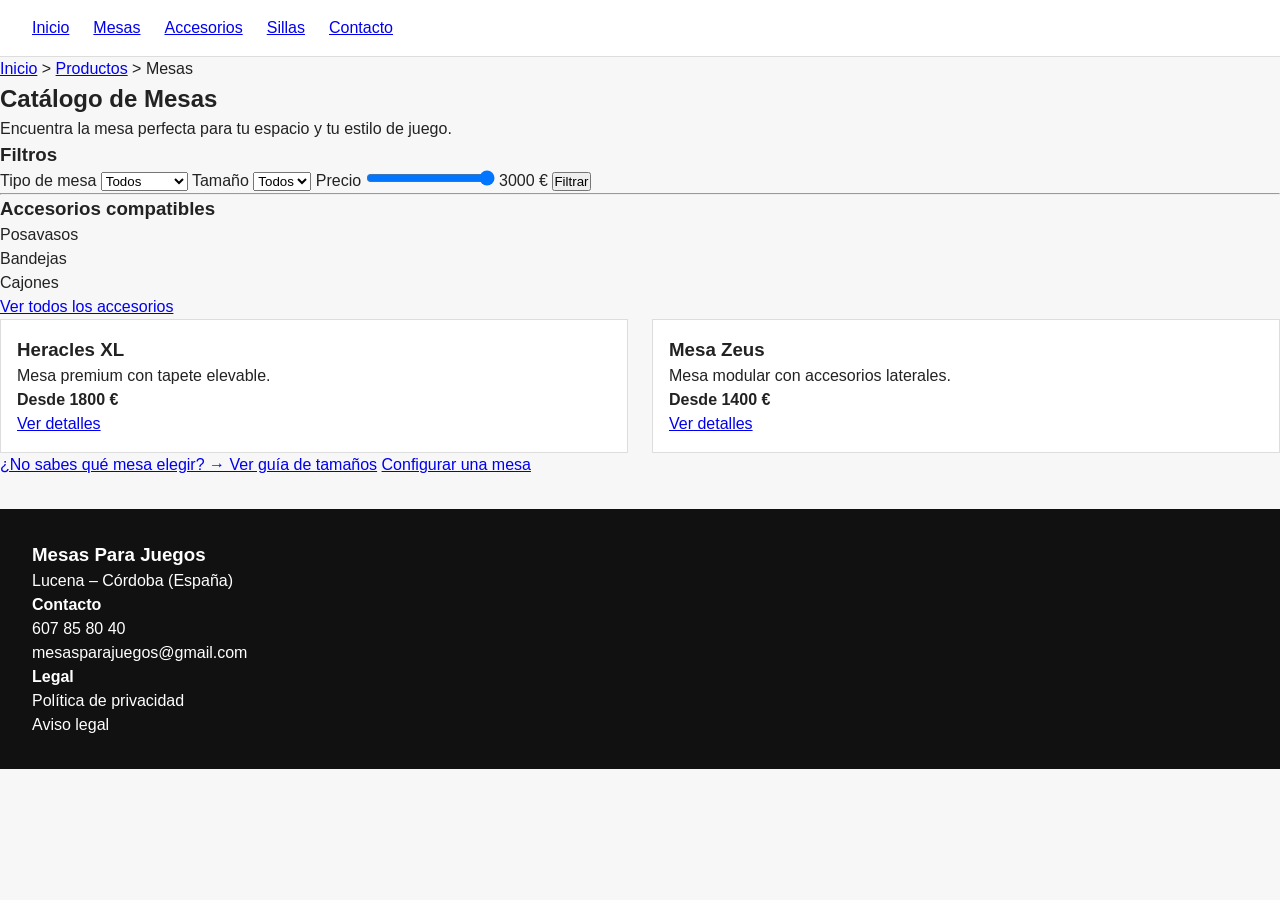
==== catalogo.html @ 66e8496c "Prototipo funcional" ====
<!DOCTYPE html>
<html lang="es">
<head>
    <meta charset="UTF-8">
    <meta name="viewport" content="width=device-width, initial-scale=1.0">
    <title>Catálogo de Mesas</title>
    <link rel="stylesheet" href="/assets/css/styles.css">
    <script defer src="/assets/js/componentes.js"></script>
    <script defer src="/assets/js/filtros.js"></script>
</head>

<body>

<header id="header"></header>

<main>

    <!-- MIGAS DE PAN -->
    <nav class="breadcrumbs">
        <a href="/index.html">Inicio</a> > 
        <a href="/catalogo.html">Productos</a> > 
        Mesas
    </nav>

    <!-- TÍTULO -->
    <section class="titulo-pagina">
        <h1>Catálogo de Mesas</h1>
        <p>Encuentra la mesa perfecta para tu espacio y tu estilo de juego.</p>
    </section>

    <div class="layout-catalogo">

        <!-- FILTROS -->
        <aside class="filtros">
            <h3>Filtros</h3>

            <label>Tipo de mesa</label>
            <select id="filtro-tipo">
                <option value="todos">Todos</option>
                <option value="heracles">Heracles</option>
                <option value="especial">Especiales</option>
                <option value="centro">Centro</option>
            </select>

            <label>Tamaño</label>
            <select id="filtro-tamano">
                <option value="todos">Todos</option>
                <option value="S">S</option>
                <option value="M">M</option>
                <option value="L">L</option>
                <option value="XL">XL</option>
            </select>

            <label>Precio</label>
            <input type="range" id="filtro-precio" min="200" max="3000" value="3000">
            <span id="precio-max">3000 €</span>

            <button id="btn-filtrar">Filtrar</button>

            <hr>

            <!-- ACCESORIOS COMPATIBLES -->
            <h3>Accesorios compatibles</h3>
            <ul>
                <li>Posavasos</li>
                <li>Bandejas</li>
                <li>Cajones</li>
            </ul>
            <a href="/pages/accesorios.html">Ver todos los accesorios</a>
        </aside>

        <!-- LISTADO DE PRODUCTOS -->
        <section class="listado">
            <div id="grid-productos" class="grid-productos"></div>
        </section>

    </div>

    <!-- CTA SECUNDARIOS -->
    <section class="cta-secundario">
        <a href="/pages/guia-tamanos.html">¿No sabes qué mesa elegir? → Ver guía de tamaños</a>
        <a href="/pages/configurador.html">Configurar una mesa</a>
    </section>

</main>

<footer id="footer"></footer>

</body>
</html>
---- assets/css/styles.css ----
/* RESET */
* {
    margin: 0;
    padding: 0;
    box-sizing: border-box;
}

body {
    font-family: Arial, sans-serif;
    background: #f7f7f7;
    color: #222;
    line-height: 1.5;
}

/* HEADER */
header {
    background: #fff;
    padding: 1rem 2rem;
    border-bottom: 1px solid #ddd;
}

nav ul {
    display: flex;
    gap: 1.5rem;
    list-style: none;
}

/* HERO */
.hero {
    background: #ddd;
    padding: 4rem 2rem;
    text-align: center;
}

.btn-primary {
    display: inline-block;
    margin-top: 1rem;
    padding: .8rem 1.5rem;
    background: #000;
    color: #fff;
    text-decoration: none;
}

/* USP */
.usp {
    display: grid;
    grid-template-columns: repeat(2, 1fr);
    padding: 2rem;
    gap: 1rem;
}

.usp-item {
    background: #fff;
    padding: 1rem;
    border: 1px solid #ddd;
    text-align: center;
}

/* CATÁLOGO DESTACADO */
.destacado {
    padding: 2rem;
}

.grid-productos {
    display: grid;
    grid-template-columns: repeat(auto-fit, minmax(220px, 1fr));
    gap: 1.5rem;
}

.card-producto {
    background: #fff;
    padding: 1rem;
    border: 1px solid #ddd;
}

/* EXPLICATIVA */
.explicativa {
    padding: 2rem;
}

.grid-3 {
    display: grid;
    grid-template-columns: repeat(3, 1fr);
    gap: 1rem;
}

.card-mini {
    background: #eee;
    height: 120px;
}

/* TIMELINE */
.timeline {
    padding: 2rem;
}

.timeline-grid {
    display: grid;
    grid-template-columns: repeat(4, 1fr);
    gap: 1rem;
}

.step {
    background: #fff;
    padding: 1rem;
    border: 1px solid #ddd;
    text-align: center;
}

/* FOOTER */
footer {
    background: #111;
    color: #fff;
    padding: 2rem;
    margin-top: 2rem;
}
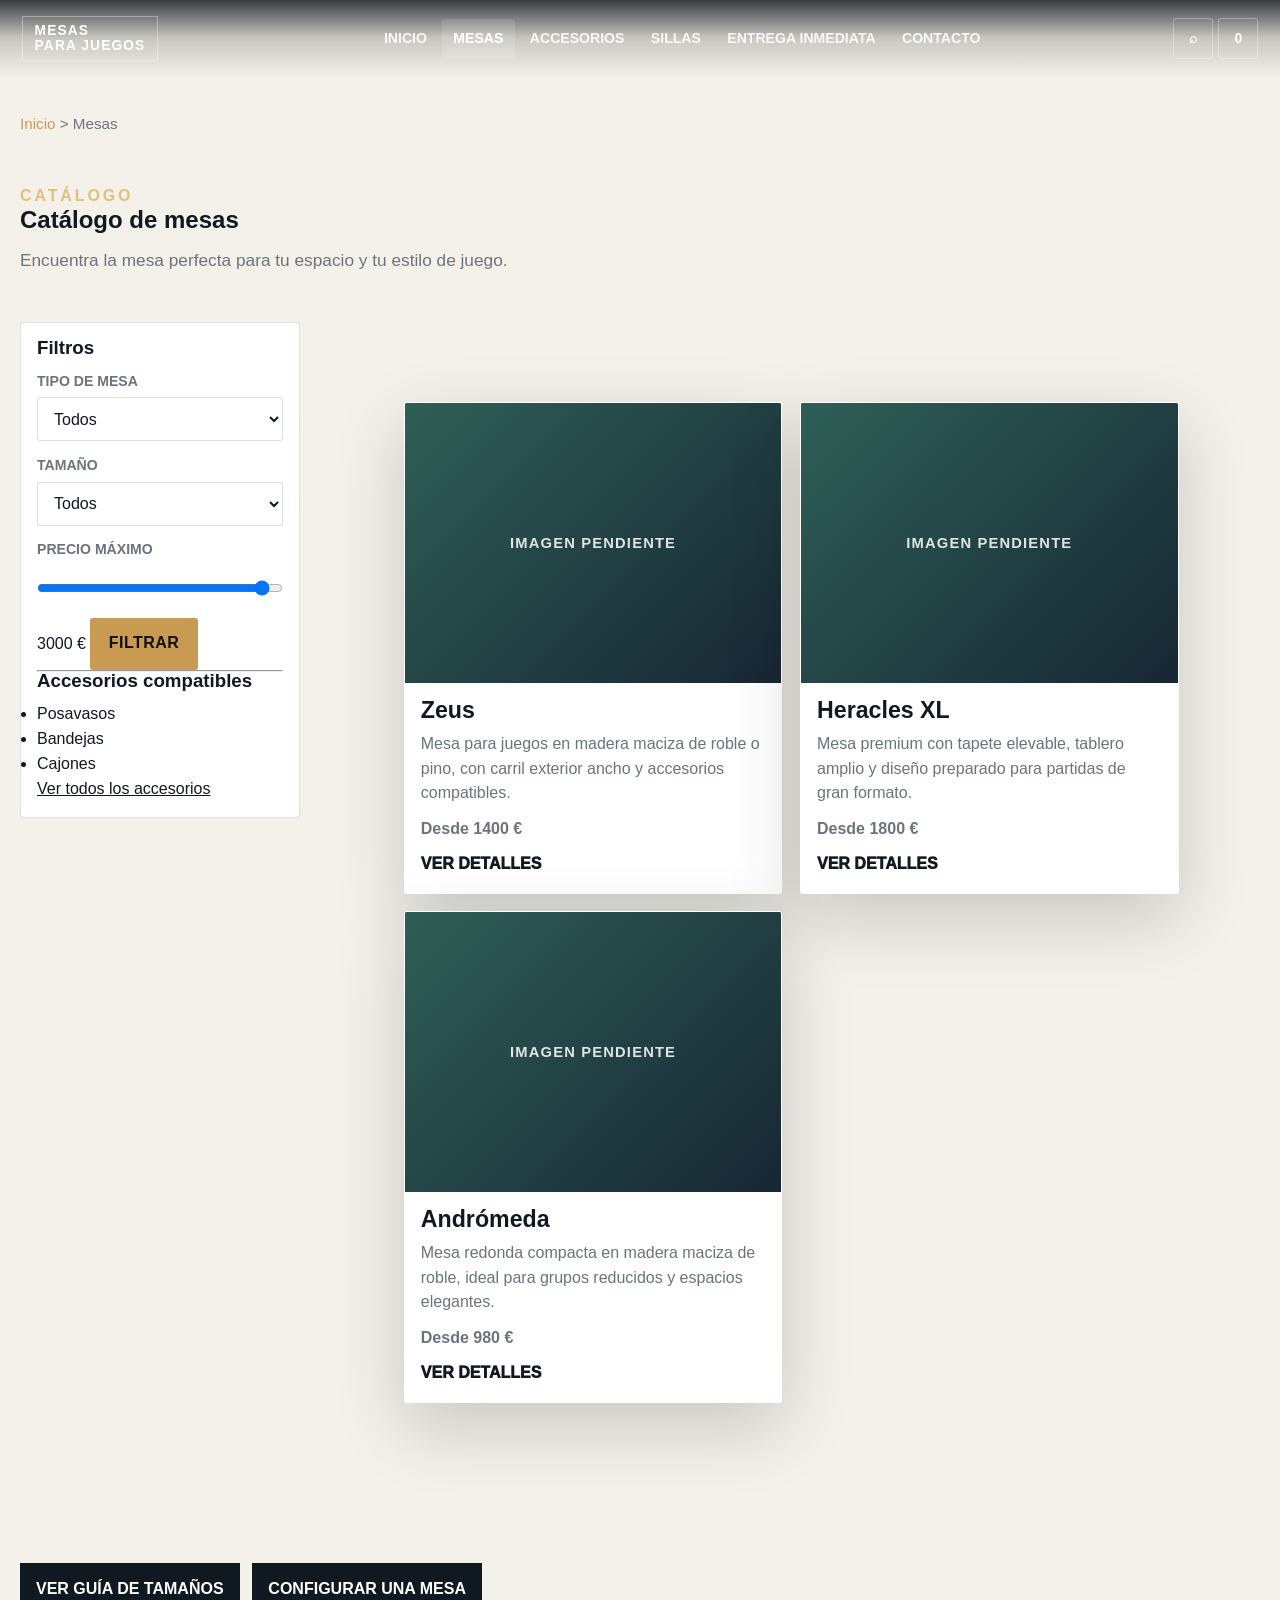
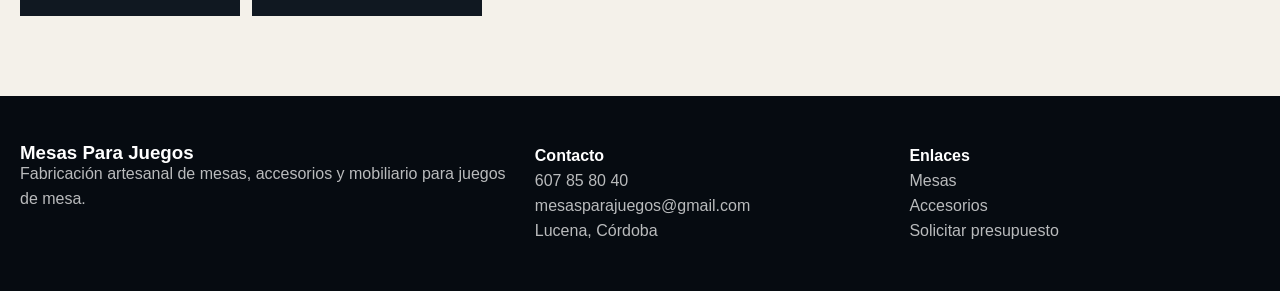
==== commit 29858351: "Primera version de la pagina final" ====
--- a/catalogo.html
+++ b/catalogo.html
@@ -3,88 +3,75 @@
 <head>
     <meta charset="UTF-8">
     <meta name="viewport" content="width=device-width, initial-scale=1.0">
-    <title>Catálogo de Mesas</title>
-    <link rel="stylesheet" href="/assets/css/styles.css">
-    <script defer src="/assets/js/componentes.js"></script>
-    <script defer src="/assets/js/filtros.js"></script>
+    <title>Catálogo de Mesas | Mesas Para Juegos</title>
+    <link rel="stylesheet" href="assets/css/styles.css">
+    <script defer src="assets/js/componentes.js"></script>
+    <script defer src="assets/js/filtros.js"></script>
 </head>
+<body>
+    <header id="header"></header>
 
-<body>
+    <main>
+        <nav class="breadcrumbs">
+            <a href="index.html">Inicio</a> &gt;
+            <span>Mesas</span>
+        </nav>
 
-<header id="header"></header>
-
-<main>
-
-    <!-- MIGAS DE PAN -->
-    <nav class="breadcrumbs">
-        <a href="/index.html">Inicio</a> > 
-        <a href="/catalogo.html">Productos</a> > 
-        Mesas
-    </nav>
-
-    <!-- TÍTULO -->
-    <section class="titulo-pagina">
-        <h1>Catálogo de Mesas</h1>
-        <p>Encuentra la mesa perfecta para tu espacio y tu estilo de juego.</p>
-    </section>
-
-    <div class="layout-catalogo">
-
-        <!-- FILTROS -->
-        <aside class="filtros">
-            <h3>Filtros</h3>
-
-            <label>Tipo de mesa</label>
-            <select id="filtro-tipo">
-                <option value="todos">Todos</option>
-                <option value="heracles">Heracles</option>
-                <option value="especial">Especiales</option>
-                <option value="centro">Centro</option>
-            </select>
-
-            <label>Tamaño</label>
-            <select id="filtro-tamano">
-                <option value="todos">Todos</option>
-                <option value="S">S</option>
-                <option value="M">M</option>
-                <option value="L">L</option>
-                <option value="XL">XL</option>
-            </select>
-
-            <label>Precio</label>
-            <input type="range" id="filtro-precio" min="200" max="3000" value="3000">
-            <span id="precio-max">3000 €</span>
-
-            <button id="btn-filtrar">Filtrar</button>
-
-            <hr>
-
-            <!-- ACCESORIOS COMPATIBLES -->
-            <h3>Accesorios compatibles</h3>
-            <ul>
-                <li>Posavasos</li>
-                <li>Bandejas</li>
-                <li>Cajones</li>
-            </ul>
-            <a href="/pages/accesorios.html">Ver todos los accesorios</a>
-        </aside>
-
-        <!-- LISTADO DE PRODUCTOS -->
-        <section class="listado">
-            <div id="grid-productos" class="grid-productos"></div>
+        <section class="titulo-pagina">
+            <span class="eyebrow">Catálogo</span>
+            <h1>Catálogo de mesas</h1>
+            <p>Encuentra la mesa perfecta para tu espacio y tu estilo de juego.</p>
         </section>
 
-    </div>
+        <div class="layout-catalogo">
+            <aside class="filtros">
+                <h3>Filtros</h3>
 
-    <!-- CTA SECUNDARIOS -->
-    <section class="cta-secundario">
-        <a href="/pages/guia-tamanos.html">¿No sabes qué mesa elegir? → Ver guía de tamaños</a>
-        <a href="/pages/configurador.html">Configurar una mesa</a>
-    </section>
+                <label for="filtro-tipo">Tipo de mesa</label>
+                <select id="filtro-tipo">
+                    <option value="todos">Todos</option>
+                    <option value="heracles">Heracles</option>
+                    <option value="especial">Zeus y especiales</option>
+                    <option value="centro">Centro / redondas</option>
+                </select>
 
-</main>
+                <label for="filtro-tamano">Tamaño</label>
+                <select id="filtro-tamano">
+                    <option value="todos">Todos</option>
+                    <option value="S">S</option>
+                    <option value="M">M</option>
+                    <option value="L">L</option>
+                    <option value="XL">XL</option>
+                </select>
 
-<footer id="footer"></footer>
+                <label for="filtro-precio">Precio máximo</label>
+                <input type="range" id="filtro-precio" min="200" max="3000" value="3000">
+                <span id="precio-max">3000 €</span>
 
+                <button id="btn-filtrar">Filtrar</button>
+
+                <hr>
+
+                <h3>Accesorios compatibles</h3>
+                <ul>
+                    <li>Posavasos</li>
+                    <li>Bandejas</li>
+                    <li>Cajones</li>
+                </ul>
+                <a href="pages/accesorios.html">Ver todos los accesorios</a>
+            </aside>
+
+            <section class="listado">
+                <div id="grid-productos" class="grid-productos"></div>
+            </section>
+        </div>
+
+        <section class="cta-secundario">
+            <a href="pages/guia-tamanos.html">Ver guía de tamaños</a>
+            <a href="pages/configurador.html">Configurar una mesa</a>
+        </section>
+    </main>
+
+    <footer id="footer"></footer>
 </body>
 </html>
--- a/assets/css/styles.css
+++ b/assets/css/styles.css
@@ -1,116 +1,899 @@
-/* RESET */
+:root {
+    --ink: #101821;
+    --ink-2: #152230;
+    --paper: #f4f1ea;
+    --paper-2: #ffffff;
+    --muted: #6c747b;
+    --line: rgba(21, 34, 48, .14);
+    --gold: #c99a52;
+    --gold-2: #e3c07a;
+    --green: #2e5f56;
+    --shadow: 0 24px 70px rgba(4, 10, 18, .18);
+}
+
 * {
+    box-sizing: border-box;
     margin: 0;
     padding: 0;
-    box-sizing: border-box;
+}
+
+html {
+    scroll-behavior: smooth;
 }
 
 body {
-    font-family: Arial, sans-serif;
-    background: #f7f7f7;
-    color: #222;
-    line-height: 1.5;
-}
-
-/* HEADER */
-header {
+    min-height: 100vh;
+    background: var(--paper);
+    color: var(--ink);
+    font-family: "Segoe UI", Arial, sans-serif;
+    line-height: 1.55;
+}
+
+a {
+    color: inherit;
+}
+
+img,
+video {
+    display: block;
+    max-width: 100%;
+}
+
+.site-header {
+    position: fixed;
+    inset: 0 0 auto;
+    z-index: 50;
+    background: linear-gradient(180deg, rgba(5, 10, 16, .78), rgba(5, 10, 16, .18), transparent);
+    color: #fff;
+}
+
+.nav-wrap {
+    display: grid;
+    grid-template-columns: 170px 1fr auto;
+    align-items: center;
+    gap: 1.5rem;
+    max-width: 1380px;
+    margin: 0 auto;
+    padding: 1rem 1.35rem;
+}
+
+.brand {
+    color: #fff;
+    text-decoration: none;
+}
+
+.brand-logo {
+    display: inline-block;
+    border: 1px solid rgba(255, 255, 255, .35);
+    padding: .45rem .75rem;
+    font-size: .86rem;
+    font-weight: 900;
+    line-height: 1.05;
+    letter-spacing: .08em;
+    text-transform: uppercase;
+}
+
+.site-nav ul {
+    display: flex;
+    align-items: center;
+    justify-content: center;
+    gap: .25rem;
+    list-style: none;
+}
+
+.site-nav a,
+.nav-actions a {
+    display: inline-flex;
+    min-height: 40px;
+    align-items: center;
+    justify-content: center;
+    border-radius: 3px;
+    padding: .55rem .7rem;
+    color: rgba(255,255,255,.88);
+    font-size: .88rem;
+    font-weight: 800;
+    text-decoration: none;
+    text-transform: uppercase;
+}
+
+.site-nav a:hover,
+.site-nav a.activo,
+.nav-actions a:hover {
+    color: #fff;
+    background: rgba(255,255,255,.12);
+}
+
+.nav-actions {
+    display: flex;
+    gap: .35rem;
+}
+
+.nav-actions a {
+    width: 40px;
+    border: 1px solid rgba(255,255,255,.3);
+}
+
+.hero-video {
+    min-height: 100vh;
+    position: relative;
+    display: grid;
+    align-items: end;
+    overflow: hidden;
+    background: #050a10;
+}
+
+.hero-video video {
+    position: absolute;
+    inset: 0;
+    width: 100%;
+    height: 100%;
+    object-fit: cover;
+}
+
+.hero-overlay {
+    position: absolute;
+    inset: 0;
+    background:
+        linear-gradient(180deg, rgba(5,10,16,.4), rgba(5,10,16,.35) 42%, rgba(5,10,16,.88)),
+        radial-gradient(circle at 70% 52%, rgba(201,154,82,.18), transparent 34%);
+}
+
+.hero-copy {
+    position: relative;
+    z-index: 2;
+    max-width: 1220px;
+    width: 100%;
+    margin: 0 auto;
+    padding: 10rem 1.25rem 6.5rem;
+    color: #fff;
+}
+
+.hero-kicker,
+.eyebrow {
+    color: var(--gold-2);
+    font-weight: 900;
+    letter-spacing: .18em;
+    text-transform: uppercase;
+}
+
+.hero-kicker {
+    font-size: clamp(2rem, 7vw, 6.8rem);
+    line-height: .9;
+}
+
+h1,
+h2,
+h3 {
+    line-height: .96;
+    letter-spacing: 0;
+}
+
+.hero-copy h1 {
+    max-width: 980px;
+    font-family: Georgia, "Times New Roman", serif;
+    font-size: clamp(3.1rem, 9vw, 8.5rem);
+    font-style: italic;
+    font-weight: 400;
+}
+
+.hero-copy p:not(.hero-kicker) {
+    max-width: 520px;
+    margin: 1rem 0 1.7rem;
+    color: rgba(255,255,255,.84);
+    font-size: clamp(1.05rem, 2vw, 1.35rem);
+}
+
+.btn-primary,
+.btn-secondary,
+button {
+    display: inline-flex;
+    min-height: 46px;
+    align-items: center;
+    justify-content: center;
+    border: 0;
+    border-radius: 3px;
+    padding: .85rem 1.15rem;
+    cursor: pointer;
+    font: inherit;
+    font-weight: 900;
+    letter-spacing: .03em;
+    text-decoration: none;
+    text-transform: uppercase;
+}
+
+.btn-primary,
+button {
+    background: var(--gold);
+    color: #111;
+}
+
+.btn-primary:hover,
+button:hover {
+    background: var(--gold-2);
+}
+
+.btn-secondary {
+    border: 1px solid var(--line);
     background: #fff;
-    padding: 1rem 2rem;
-    border-bottom: 1px solid #ddd;
-}
-
-nav ul {
-    display: flex;
+    color: var(--ink);
+}
+
+.btn-secondary.invert {
+    border-color: rgba(255,255,255,.42);
+    background: transparent;
+    color: #fff;
+}
+
+.hero-actions,
+.center-actions {
+    display: flex;
+    flex-wrap: wrap;
+    gap: .8rem;
+}
+
+.center-actions {
+    justify-content: center;
+    margin-top: 2rem;
+}
+
+.marquee {
+    overflow: hidden;
+    background: var(--gold);
+    color: #111;
+    padding: .9rem 0;
+}
+
+.marquee-track {
+    display: flex;
+    min-width: max-content;
+    gap: 2rem;
+    animation: marquee 26s linear infinite;
+    font-size: .95rem;
+    font-weight: 950;
+    letter-spacing: .08em;
+    text-transform: uppercase;
+}
+
+.marquee-track span {
+    white-space: nowrap;
+}
+
+@keyframes marquee {
+    from { transform: translateX(0); }
+    to { transform: translateX(-45%); }
+}
+
+section {
+    padding: 5rem 1.25rem;
+}
+
+.dark-section {
+    background: var(--ink-2);
+    color: #fff;
+}
+
+.section-head {
+    max-width: 900px;
+    margin: 0 auto 2.2rem;
+}
+
+.section-head.centered {
+    text-align: center;
+}
+
+h2 {
+    margin-top: .55rem;
+    font-size: clamp(2.2rem, 5vw, 5rem);
+}
+
+.section-head p {
+    max-width: 680px;
+    margin: 1rem auto 0;
+    color: rgba(255,255,255,.72);
+    font-size: 1.08rem;
+}
+
+.destacado,
+.timeline,
+.tablas,
+.galeria,
+.listado,
+.titulo-pagina,
+.breadcrumbs,
+.cta-secundario,
+.detalle-layout,
+.config-layout,
+.pasos {
+    max-width: 1280px;
+    margin: 0 auto;
+}
+
+.grid-productos {
+    display: grid;
+    grid-template-columns: repeat(auto-fit, minmax(250px, 1fr));
+    gap: 1.1rem;
+}
+
+.card-producto {
+    display: flex;
+    min-height: 450px;
+    flex-direction: column;
+    overflow: hidden;
+    border: 1px solid rgba(255,255,255,.1);
+    border-radius: 3px;
+    background: #fff;
+    color: var(--ink);
+    box-shadow: var(--shadow);
+}
+
+.card-producto img,
+.img-placeholder {
+    width: 100%;
+    height: 280px;
+    object-fit: cover;
+    background:
+        linear-gradient(135deg, rgba(46,95,86,.9), rgba(21,34,48,.9)),
+        #2e5f56;
+}
+
+.card-producto.sin-imagen img {
+    display: none;
+}
+
+.card-producto.sin-imagen::before {
+    content: "Imagen pendiente";
+    display: grid;
+    width: 100%;
+    height: 280px;
+    place-items: center;
+    background:
+        linear-gradient(135deg, rgba(46,95,86,.92), rgba(21,34,48,.92)),
+        #2e5f56;
+    color: rgba(255,255,255,.86);
+    font-size: .92rem;
+    font-weight: 800;
+    letter-spacing: .08em;
+    text-transform: uppercase;
+}
+
+.card-producto .contenido {
+    display: flex;
+    flex: 1;
+    flex-direction: column;
+    gap: .65rem;
+    padding: 1rem;
+}
+
+.card-producto h3 {
+    font-size: 1.45rem;
+}
+
+.card-producto p {
+    color: var(--muted);
+}
+
+.card-producto a {
+    margin-top: auto;
+    color: var(--ink);
+    font-weight: 950;
+    text-decoration: none;
+    text-transform: uppercase;
+}
+
+.split-feature {
+    display: grid;
+    grid-template-columns: minmax(0, 1fr) minmax(360px, .9fr);
+    gap: 0;
+    max-width: none;
+    padding: 0;
+    background: var(--paper);
+}
+
+.feature-image img {
+    width: 100%;
+    height: 100%;
+    min-height: 620px;
+    object-fit: cover;
+}
+
+.feature-image.sin-imagen {
+    min-height: 620px;
+    position: relative;
+    background:
+        linear-gradient(135deg, rgba(46,95,86,.92), rgba(21,34,48,.92)),
+        #2e5f56;
+}
+
+.feature-image.sin-imagen::before {
+    content: "Imagen destacada pendiente";
+    position: absolute;
+    inset: 0;
+    display: grid;
+    place-items: center;
+    color: rgba(255,255,255,.84);
+    font-size: .95rem;
+    font-weight: 800;
+    letter-spacing: .08em;
+    text-transform: uppercase;
+}
+
+.feature-copy {
+    display: flex;
+    flex-direction: column;
+    justify-content: center;
+    padding: clamp(2rem, 5vw, 5rem);
+}
+
+.feature-copy h2,
+.final-cta h2 {
+    color: var(--ink);
+}
+
+.feature-copy p {
+    margin: 1.2rem 0;
+    color: var(--muted);
+    font-size: 1.1rem;
+}
+
+.mini-grid {
+    display: grid;
+    grid-template-columns: repeat(3, 1fr);
+    gap: .75rem;
+}
+
+.mini-grid article,
+.step,
+.panel,
+.filtros,
+.detalle-info,
+.config-opciones {
+    border: 1px solid var(--line);
+    border-radius: 3px;
+    background: #fff;
+}
+
+.mini-grid article {
+    padding: 1rem;
+}
+
+.mini-grid strong,
+.mini-grid span {
+    display: block;
+}
+
+.mini-grid span {
+    color: var(--muted);
+    font-size: .93rem;
+}
+
+.timeline-grid {
+    display: grid;
+    grid-template-columns: repeat(4, minmax(0, 1fr));
+    gap: 1rem;
+}
+
+.step {
+    min-height: 190px;
+    display: flex;
+    flex-direction: column;
+    justify-content: space-between;
+    padding: 1.25rem;
+    background: rgba(255,255,255,.06);
+    color: #fff;
+}
+
+.step strong {
+    color: var(--gold-2);
+    font-size: 2.8rem;
+    line-height: 1;
+}
+
+.step span {
+    font-size: 1.2rem;
+    font-weight: 850;
+}
+
+.banner-grid {
+    display: grid;
+    grid-template-columns: 1.2fr 1fr 1fr;
+    gap: 1rem;
+    background: #0d151f;
+}
+
+.image-banner {
+    min-height: 390px;
+    position: relative;
+    display: flex;
+    align-items: end;
+    overflow: hidden;
+    color: #fff;
+    text-decoration: none;
+}
+
+.image-banner img {
+    position: absolute;
+    inset: 0;
+    width: 100%;
+    height: 100%;
+    object-fit: cover;
+    transition: transform .5s ease;
+}
+
+.image-banner.sin-imagen {
+    background:
+        linear-gradient(135deg, rgba(46,95,86,.92), rgba(21,34,48,.92)),
+        #2e5f56;
+}
+
+.image-banner.sin-imagen::before {
+    content: "Material pendiente";
+    position: absolute;
+    inset: 0;
+    display: grid;
+    place-items: center;
+    color: rgba(255,255,255,.84);
+    font-size: .95rem;
+    font-weight: 800;
+    letter-spacing: .08em;
+    text-transform: uppercase;
+    z-index: 1;
+}
+
+.image-banner::after {
+    content: "";
+    position: absolute;
+    inset: 0;
+    background: linear-gradient(180deg, transparent 20%, rgba(0,0,0,.82));
+}
+
+.image-banner span {
+    position: relative;
+    z-index: 1;
+    padding: 1.2rem;
+    font-size: clamp(1.4rem, 3vw, 2.5rem);
+    font-weight: 950;
+}
+
+.image-banner:hover img {
+    transform: scale(1.06);
+}
+
+.final-cta {
+    display: grid;
+    justify-items: center;
+    text-align: center;
+    background: var(--ink-2);
+    color: #fff;
+}
+
+.final-cta h2 {
+    color: #fff;
+}
+
+.final-cta p {
+    max-width: 620px;
+    margin: 1rem 0 1.4rem;
+    color: rgba(255,255,255,.72);
+}
+
+.breadcrumbs {
+    padding: 7rem 1.25rem 0;
+    color: var(--muted);
+    font-size: .95rem;
+}
+
+.breadcrumbs a {
+    color: var(--gold);
+    text-decoration: none;
+}
+
+.titulo-pagina {
+    padding: 3rem 1.25rem;
+}
+
+.titulo-pagina p {
+    max-width: 720px;
+    margin-top: 1rem;
+    color: var(--muted);
+    font-size: 1.08rem;
+}
+
+.layout-catalogo {
+    display: grid;
+    grid-template-columns: 280px minmax(0, 1fr);
+    gap: 1.4rem;
+    max-width: 1280px;
+    margin: 0 auto;
+    padding: 0 1.25rem 5rem;
+}
+
+.filtros {
+    align-self: start;
+    padding: 1rem;
+    position: sticky;
+    top: 92px;
+}
+
+.filtros h3 {
+    margin-bottom: .8rem;
+}
+
+.filtros label {
+    display: block;
+    margin: .85rem 0 .3rem;
+    color: var(--muted);
+    font-size: .88rem;
+    font-weight: 850;
+    text-transform: uppercase;
+}
+
+select,
+input,
+textarea {
+    width: 100%;
+    min-height: 44px;
+    border: 1px solid var(--line);
+    border-radius: 3px;
+    background: #fff;
+    color: var(--ink);
+    font: inherit;
+    padding: .65rem .75rem;
+}
+
+textarea {
+    min-height: 130px;
+    resize: vertical;
+}
+
+.cta-secundario {
+    display: flex;
+    flex-wrap: wrap;
+    gap: .8rem;
+    padding: 0 1.25rem 5rem;
+}
+
+.cta-secundario a {
+    background: var(--ink);
+    color: #fff;
+    padding: .9rem 1rem;
+    font-weight: 900;
+    text-decoration: none;
+    text-transform: uppercase;
+}
+
+.detalle-layout {
+    display: grid;
+    grid-template-columns: minmax(0, 1.1fr) minmax(320px, .9fr);
     gap: 1.5rem;
-    list-style: none;
-}
-
-/* HERO */
-.hero {
-    background: #ddd;
-    padding: 4rem 2rem;
-    text-align: center;
-}
-
-.btn-primary {
-    display: inline-block;
+    padding: 2rem 1.25rem 5rem;
+}
+
+.detalle-imagen {
+    min-height: 560px;
+    overflow: hidden;
+    border-radius: 3px;
+    background: var(--ink-2);
+    box-shadow: var(--shadow);
+}
+
+.detalle-imagen img {
+    width: 100%;
+    height: 100%;
+    min-height: 560px;
+    object-fit: cover;
+}
+
+.detalle-imagen.sin-imagen {
+    display: grid;
+    place-items: center;
+    color: rgba(255,255,255,.84);
+    font-size: 1rem;
+    font-weight: 800;
+    letter-spacing: .08em;
+    text-transform: uppercase;
+}
+
+.detalle-imagen.sin-imagen::before {
+    content: "Imagen del producto pendiente";
+}
+
+.detalle-info {
+    align-self: start;
+    padding: 1.4rem;
+}
+
+.detalle-info p {
+    color: var(--muted);
+    margin: 1rem 0 1.2rem;
+}
+
+.detalle-info .btn-primary,
+.detalle-info .btn-secondary {
+    margin: 0 .5rem .8rem 0;
+}
+
+.detalle-info ul {
+    margin: .75rem 0 0 1.2rem;
+}
+
+.tablas table {
+    width: 100%;
     margin-top: 1rem;
-    padding: .8rem 1.5rem;
-    background: #000;
-    color: #fff;
+    border-collapse: collapse;
+    background: #fff;
+}
+
+th,
+td {
+    border-bottom: 1px solid var(--line);
+    padding: .85rem;
+    text-align: left;
+}
+
+th {
+    background: var(--ink-2);
+    color: #fff;
+}
+
+.grid-5 {
+    display: grid;
+    grid-template-columns: repeat(auto-fit, minmax(160px, 1fr));
+    gap: 1rem;
+}
+
+.pasos {
+    display: flex;
+    flex-wrap: wrap;
+    gap: .5rem;
+    padding: 0 1.25rem 1.2rem;
+}
+
+.paso {
+    border: 1px solid var(--line);
+    border-radius: 999px;
+    background: #fff;
+    color: var(--muted);
+    padding: .45rem .75rem;
+    font-weight: 850;
+}
+
+.paso.activo {
+    background: var(--gold);
+    color: #111;
+}
+
+.config-layout {
+    display: grid;
+    grid-template-columns: minmax(0, 1fr) 360px;
+    gap: 1.2rem;
+    padding: 0 1.25rem 5rem;
+}
+
+.config-3d {
+    min-height: 540px;
+    border-radius: 3px;
+    background:
+        linear-gradient(180deg, rgba(21,34,48,.14), rgba(21,34,48,.78)),
+        url("../media/productos/zeus.webp") center/cover;
+}
+
+.config-opciones {
+    padding: 1.2rem;
+}
+
+.opcion {
+    display: flex;
+    align-items: center;
+    gap: .6rem;
+    border: 1px solid var(--line);
+    border-radius: 3px;
+    margin: .7rem 0;
+    padding: .75rem;
+    background: #fff;
+}
+
+.contact-grid,
+.guide-grid {
+    display: grid;
+    grid-template-columns: 1fr 1fr;
+    gap: 1.2rem;
+    max-width: 1180px;
+    margin: 0 auto;
+    padding: 0 1.25rem 5rem;
+}
+
+.panel {
+    padding: 1.2rem;
+}
+
+.panel p,
+.panel li {
+    color: var(--muted);
+}
+
+.panel ul {
+    margin: .7rem 0 0 1.2rem;
+}
+
+.form-grid {
+    display: grid;
+    gap: .85rem;
+}
+
+footer {
+    background: #060b11;
+    color: #fff;
+    padding: 3rem 1.25rem;
+}
+
+.footer-grid {
+    display: grid;
+    grid-template-columns: 1.4fr 1fr 1fr;
+    gap: 1.5rem;
+    max-width: 1280px;
+    margin: 0 auto;
+}
+
+footer p,
+footer a {
+    color: rgba(255,255,255,.72);
     text-decoration: none;
 }
 
-/* USP */
-.usp {
-    display: grid;
-    grid-template-columns: repeat(2, 1fr);
-    padding: 2rem;
-    gap: 1rem;
-}
-
-.usp-item {
-    background: #fff;
-    padding: 1rem;
-    border: 1px solid #ddd;
-    text-align: center;
-}
-
-/* CATÁLOGO DESTACADO */
-.destacado {
-    padding: 2rem;
-}
-
-.grid-productos {
-    display: grid;
-    grid-template-columns: repeat(auto-fit, minmax(220px, 1fr));
-    gap: 1.5rem;
-}
-
-.card-producto {
-    background: #fff;
-    padding: 1rem;
-    border: 1px solid #ddd;
-}
-
-/* EXPLICATIVA */
-.explicativa {
-    padding: 2rem;
-}
-
-.grid-3 {
-    display: grid;
-    grid-template-columns: repeat(3, 1fr);
-    gap: 1rem;
-}
-
-.card-mini {
-    background: #eee;
-    height: 120px;
-}
-
-/* TIMELINE */
-.timeline {
-    padding: 2rem;
-}
-
-.timeline-grid {
-    display: grid;
-    grid-template-columns: repeat(4, 1fr);
-    gap: 1rem;
-}
-
-.step {
-    background: #fff;
-    padding: 1rem;
-    border: 1px solid #ddd;
-    text-align: center;
-}
-
-/* FOOTER */
-footer {
-    background: #111;
-    color: #fff;
-    padding: 2rem;
-    margin-top: 2rem;
-}
+@media (max-width: 960px) {
+    .nav-wrap {
+        grid-template-columns: 1fr auto;
+    }
+
+    .site-nav {
+        grid-column: 1 / -1;
+        overflow-x: auto;
+    }
+
+    .site-nav ul {
+        justify-content: flex-start;
+        min-width: max-content;
+    }
+
+    .split-feature,
+    .layout-catalogo,
+    .detalle-layout,
+    .config-layout,
+    .contact-grid,
+    .guide-grid,
+    .footer-grid {
+        grid-template-columns: 1fr;
+    }
+
+    .timeline-grid,
+    .banner-grid,
+    .mini-grid {
+        grid-template-columns: 1fr;
+    }
+
+    .feature-image img {
+        min-height: 360px;
+    }
+
+    .filtros {
+        position: static;
+    }
+}
+
+@media (max-width: 560px) {
+    section {
+        padding: 3.25rem 1rem;
+    }
+
+    .hero-copy {
+        padding-bottom: 4rem;
+    }
+
+    .hero-copy h1 {
+        font-size: clamp(3rem, 18vw, 5rem);
+    }
+
+    .brand-logo {
+        font-size: .72rem;
+    }
+}
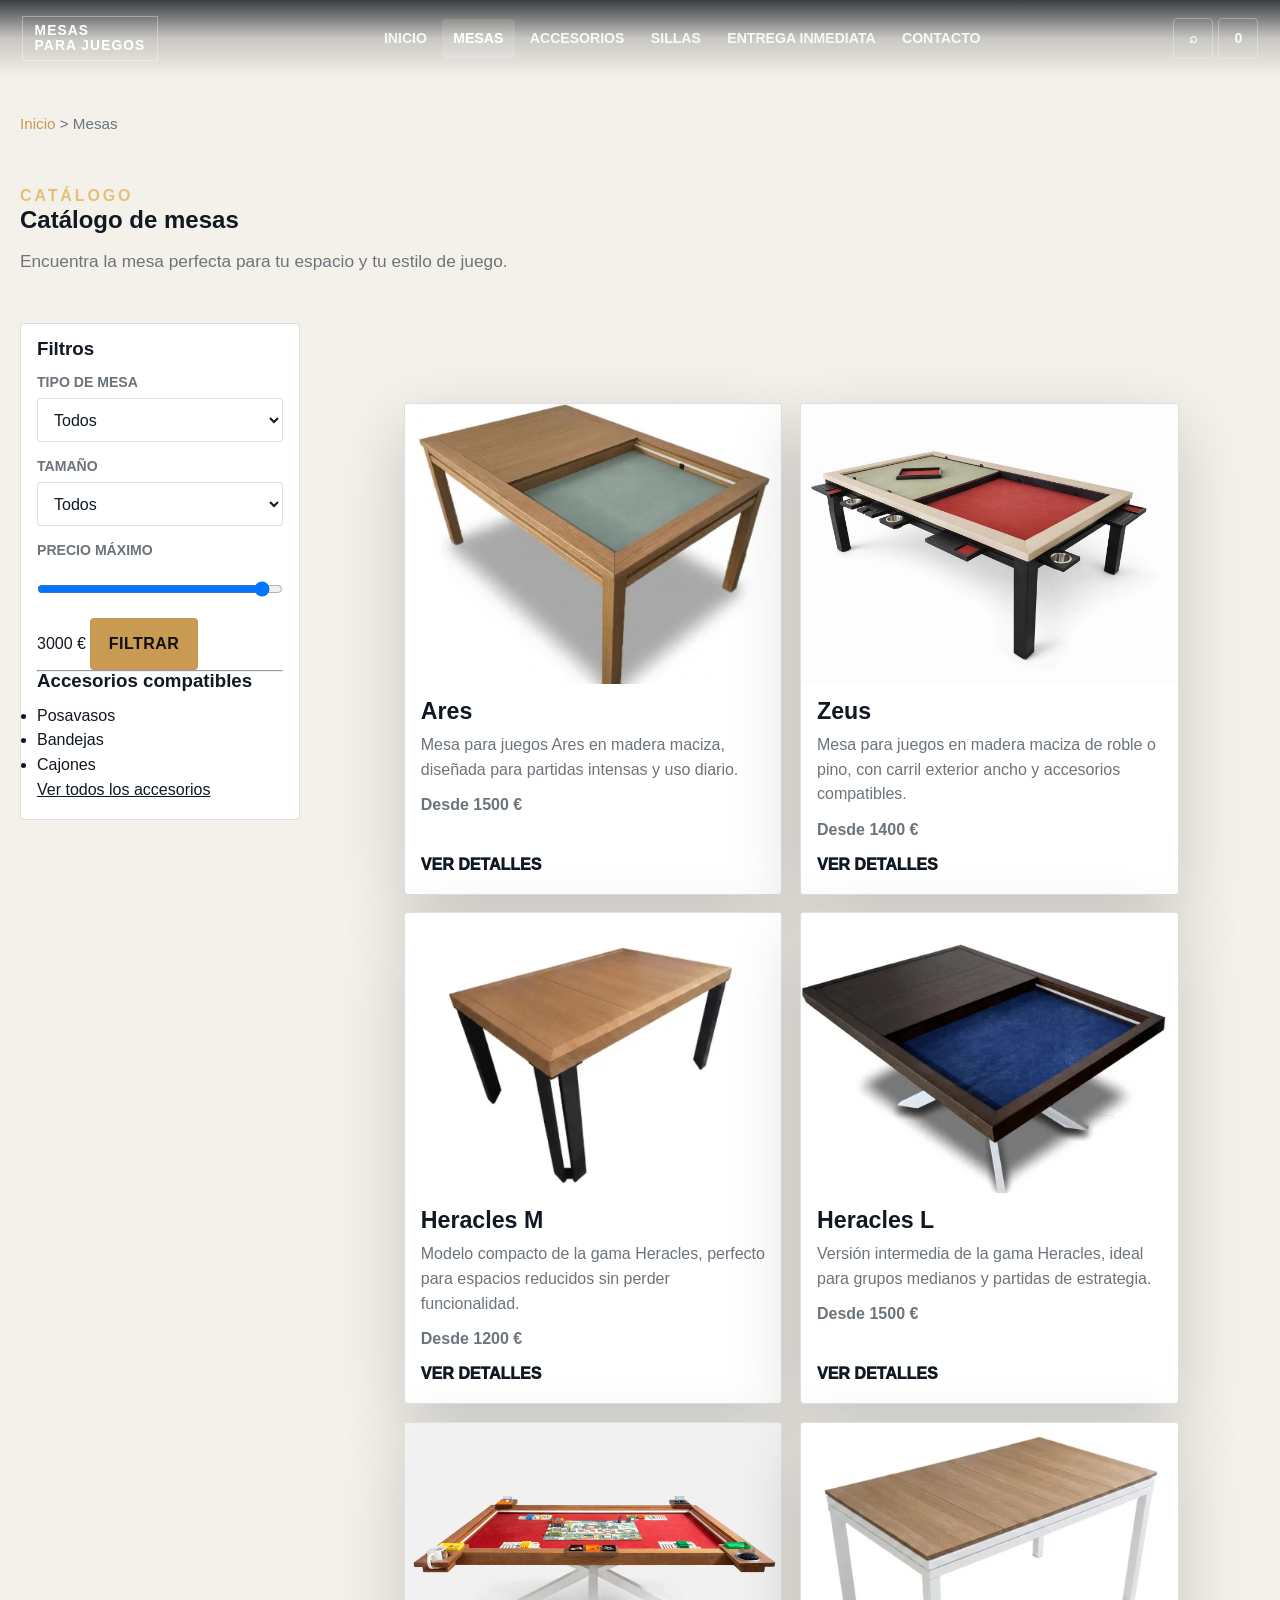
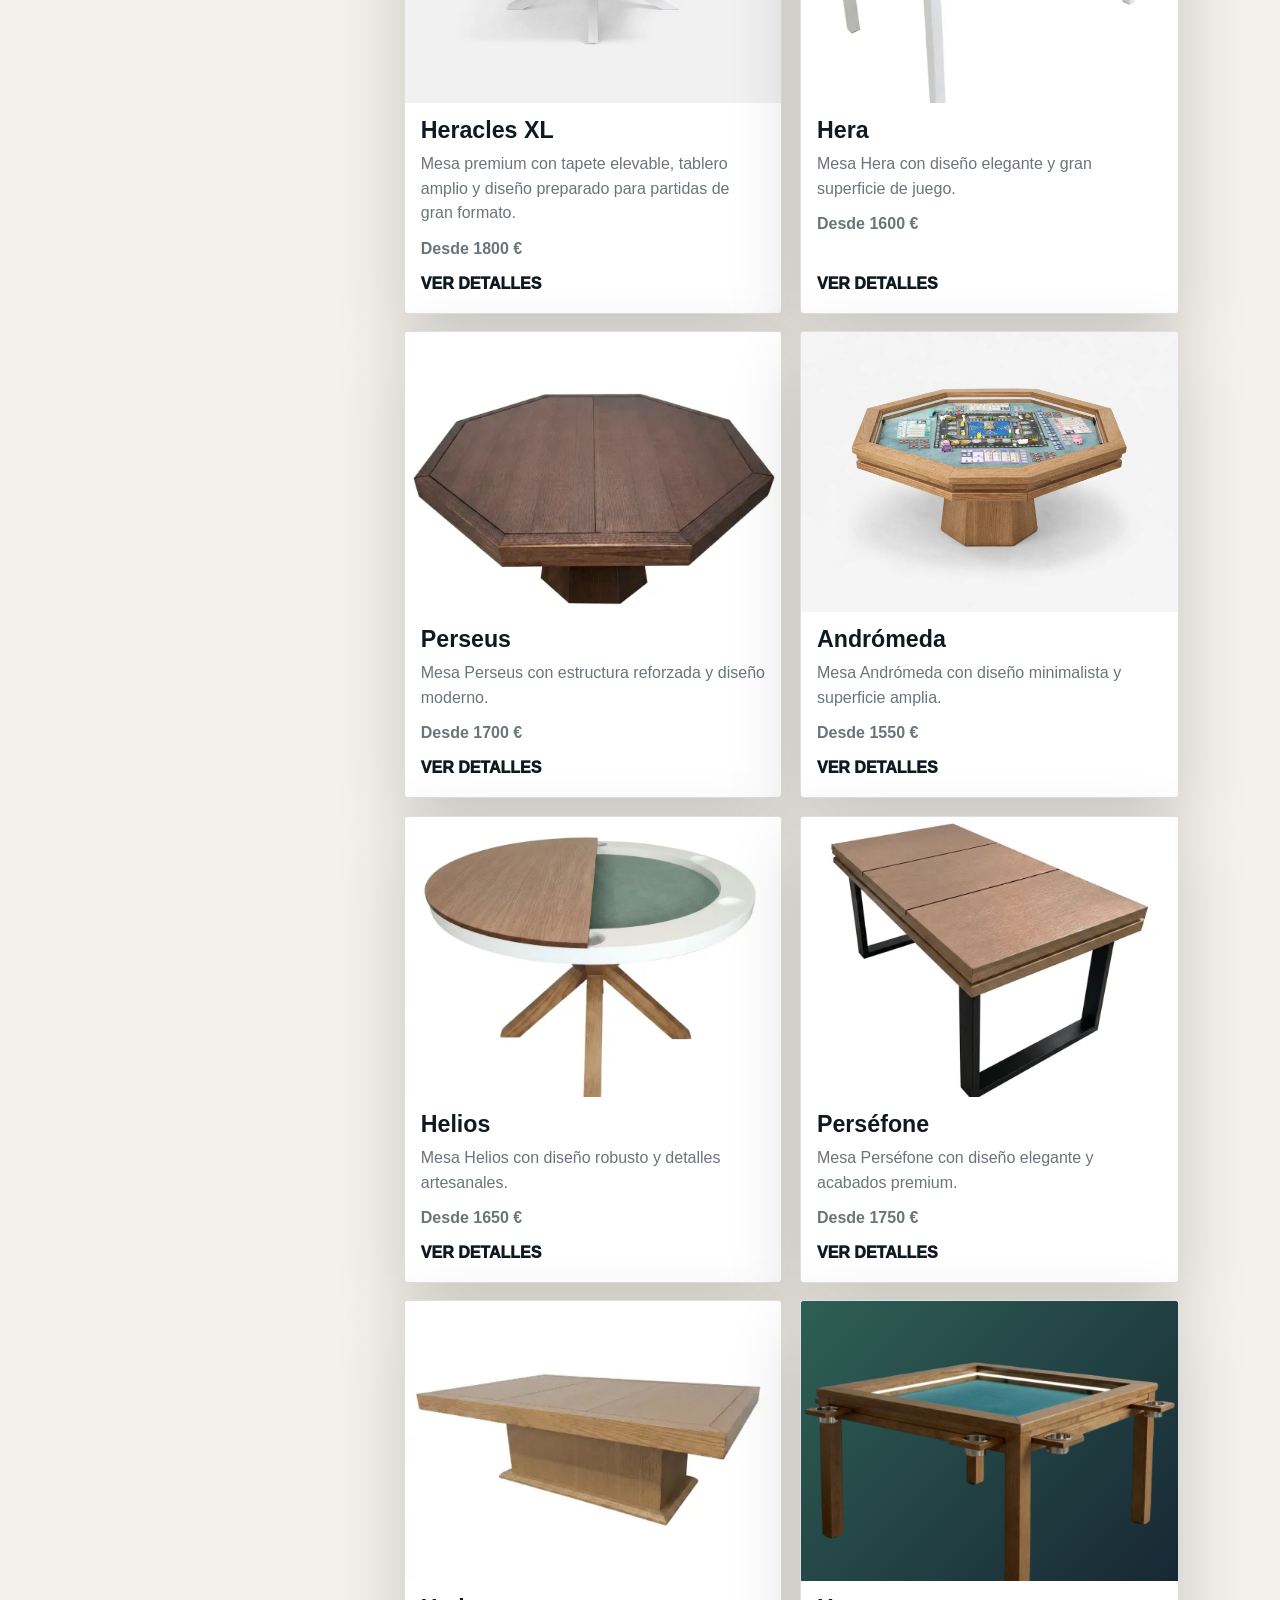
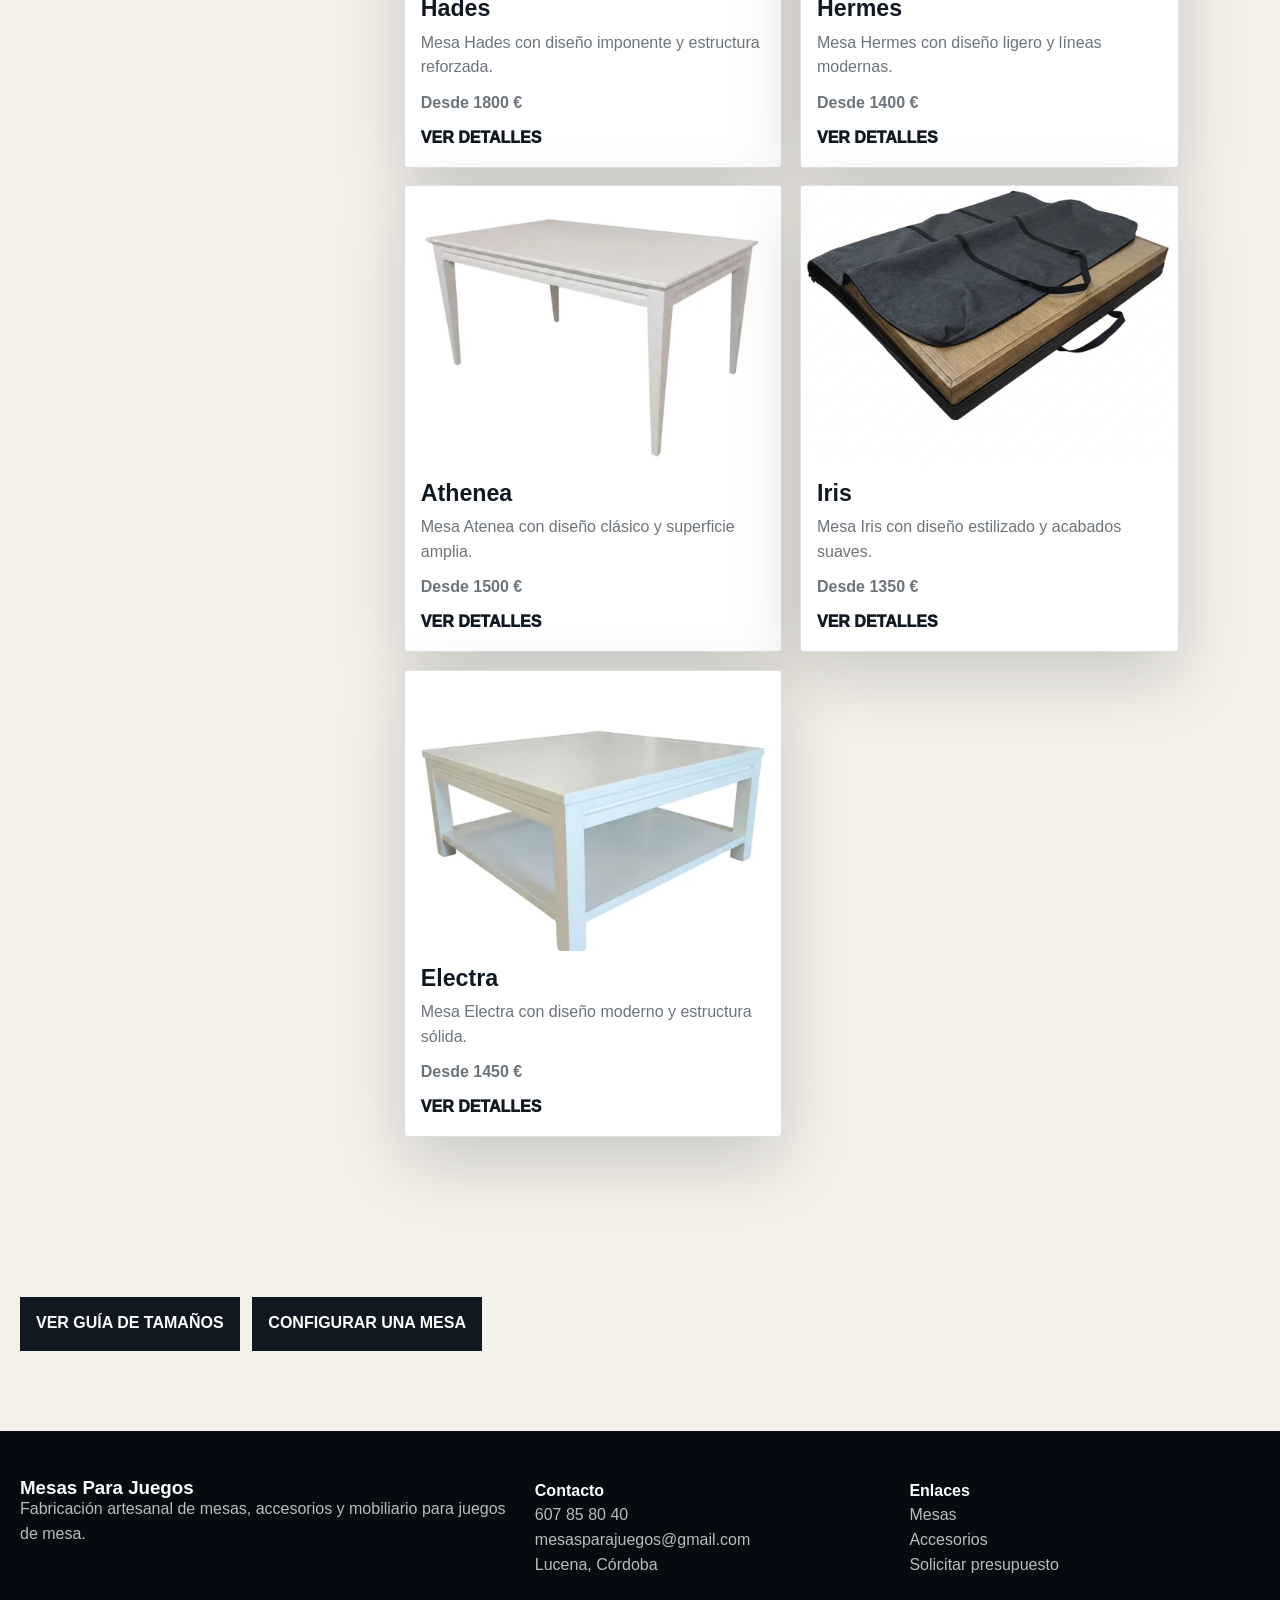
==== commit a0effd33: "Filtros e inventario actualizado" ====
--- a/catalogo.html
+++ b/catalogo.html
@@ -30,9 +30,9 @@
                 <label for="filtro-tipo">Tipo de mesa</label>
                 <select id="filtro-tipo">
                     <option value="todos">Todos</option>
-                    <option value="heracles">Heracles</option>
-                    <option value="especial">Zeus y especiales</option>
-                    <option value="centro">Centro / redondas</option>
+                    <option value="comedor">Mesas Comedor</option>
+                    <option value="centro">Mesas Centro</option>
+                    <option value="portátil">Portátiles</option>
                 </select>
 
                 <label for="filtro-tamano">Tamaño</label>
--- a/assets/css/styles.css
+++ b/assets/css/styles.css
@@ -2,13 +2,14 @@
     --ink: #101821;
     --ink-2: #152230;
     --paper: #f4f1ea;
-    --paper-2: #ffffff;
     --muted: #6c747b;
-    --line: rgba(21, 34, 48, .14);
+    --line: rgba(21, 34, 48, 0.14);
     --gold: #c99a52;
     --gold-2: #e3c07a;
     --green: #2e5f56;
-    --shadow: 0 24px 70px rgba(4, 10, 18, .18);
+    --shadow: 0 24px 70px rgba(4, 10, 18, 0.18);
+    --radius: 4px;
+    --container: 1280px;
 }
 
 * {
@@ -39,11 +40,27 @@
     max-width: 100%;
 }
 
+h1,
+h2,
+h3 {
+    line-height: 0.98;
+    letter-spacing: 0;
+}
+
+h2 {
+    margin-top: 0.55rem;
+    font-size: clamp(2.1rem, 5vw, 5rem);
+}
+
+section {
+    padding: 5rem 1.25rem;
+}
+
 .site-header {
     position: fixed;
     inset: 0 0 auto;
     z-index: 50;
-    background: linear-gradient(180deg, rgba(5, 10, 16, .78), rgba(5, 10, 16, .18), transparent);
+    background: linear-gradient(180deg, rgba(5, 10, 16, 0.78), rgba(5, 10, 16, 0.18), transparent);
     color: #fff;
 }
 
@@ -64,12 +81,12 @@
 
 .brand-logo {
     display: inline-block;
-    border: 1px solid rgba(255, 255, 255, .35);
-    padding: .45rem .75rem;
-    font-size: .86rem;
+    border: 1px solid rgba(255, 255, 255, 0.35);
+    padding: 0.45rem 0.75rem;
+    font-size: 0.86rem;
     font-weight: 900;
     line-height: 1.05;
-    letter-spacing: .08em;
+    letter-spacing: 0.08em;
     text-transform: uppercase;
 }
 
@@ -77,7 +94,7 @@
     display: flex;
     align-items: center;
     justify-content: center;
-    gap: .25rem;
+    gap: 0.25rem;
     list-style: none;
 }
 
@@ -87,10 +104,10 @@
     min-height: 40px;
     align-items: center;
     justify-content: center;
-    border-radius: 3px;
-    padding: .55rem .7rem;
-    color: rgba(255,255,255,.88);
-    font-size: .88rem;
+    border-radius: var(--radius);
+    padding: 0.55rem 0.7rem;
+    color: rgba(255, 255, 255, 0.88);
+    font-size: 0.88rem;
     font-weight: 800;
     text-decoration: none;
     text-transform: uppercase;
@@ -100,17 +117,17 @@
 .site-nav a.activo,
 .nav-actions a:hover {
     color: #fff;
-    background: rgba(255,255,255,.12);
+    background: rgba(255, 255, 255, 0.12);
 }
 
 .nav-actions {
     display: flex;
-    gap: .35rem;
+    gap: 0.35rem;
 }
 
 .nav-actions a {
     width: 40px;
-    border: 1px solid rgba(255,255,255,.3);
+    border: 1px solid rgba(255, 255, 255, 0.3);
 }
 
 .hero-video {
@@ -134,8 +151,8 @@
     position: absolute;
     inset: 0;
     background:
-        linear-gradient(180deg, rgba(5,10,16,.4), rgba(5,10,16,.35) 42%, rgba(5,10,16,.88)),
-        radial-gradient(circle at 70% 52%, rgba(201,154,82,.18), transparent 34%);
+        linear-gradient(180deg, rgba(5, 10, 16, 0.4), rgba(5, 10, 16, 0.35) 42%, rgba(5, 10, 16, 0.88)),
+        radial-gradient(circle at 70% 52%, rgba(201, 154, 82, 0.18), transparent 34%);
 }
 
 .hero-copy {
@@ -152,20 +169,13 @@
 .eyebrow {
     color: var(--gold-2);
     font-weight: 900;
-    letter-spacing: .18em;
+    letter-spacing: 0.18em;
     text-transform: uppercase;
 }
 
 .hero-kicker {
     font-size: clamp(2rem, 7vw, 6.8rem);
-    line-height: .9;
-}
-
-h1,
-h2,
-h3 {
-    line-height: .96;
-    letter-spacing: 0;
+    line-height: 0.9;
 }
 
 .hero-copy h1 {
@@ -179,7 +189,7 @@
 .hero-copy p:not(.hero-kicker) {
     max-width: 520px;
     margin: 1rem 0 1.7rem;
-    color: rgba(255,255,255,.84);
+    color: rgba(255, 255, 255, 0.84);
     font-size: clamp(1.05rem, 2vw, 1.35rem);
 }
 
@@ -191,12 +201,12 @@
     align-items: center;
     justify-content: center;
     border: 0;
-    border-radius: 3px;
-    padding: .85rem 1.15rem;
+    border-radius: var(--radius);
+    padding: 0.85rem 1.15rem;
     cursor: pointer;
     font: inherit;
     font-weight: 900;
-    letter-spacing: .03em;
+    letter-spacing: 0.03em;
     text-decoration: none;
     text-transform: uppercase;
 }
@@ -219,7 +229,7 @@
 }
 
 .btn-secondary.invert {
-    border-color: rgba(255,255,255,.42);
+    border-color: rgba(255, 255, 255, 0.42);
     background: transparent;
     color: #fff;
 }
@@ -228,7 +238,7 @@
 .center-actions {
     display: flex;
     flex-wrap: wrap;
-    gap: .8rem;
+    gap: 0.8rem;
 }
 
 .center-actions {
@@ -240,7 +250,7 @@
     overflow: hidden;
     background: var(--gold);
     color: #111;
-    padding: .9rem 0;
+    padding: 0.9rem 0;
 }
 
 .marquee-track {
@@ -248,9 +258,9 @@
     min-width: max-content;
     gap: 2rem;
     animation: marquee 26s linear infinite;
-    font-size: .95rem;
+    font-size: 0.95rem;
     font-weight: 950;
-    letter-spacing: .08em;
+    letter-spacing: 0.08em;
     text-transform: uppercase;
 }
 
@@ -263,10 +273,6 @@
     to { transform: translateX(-45%); }
 }
 
-section {
-    padding: 5rem 1.25rem;
-}
-
 .dark-section {
     background: var(--ink-2);
     color: #fff;
@@ -281,15 +287,10 @@
     text-align: center;
 }
 
-h2 {
-    margin-top: .55rem;
-    font-size: clamp(2.2rem, 5vw, 5rem);
-}
-
 .section-head p {
     max-width: 680px;
     margin: 1rem auto 0;
-    color: rgba(255,255,255,.72);
+    color: rgba(255, 255, 255, 0.72);
     font-size: 1.08rem;
 }
 
@@ -304,14 +305,35 @@
 .detalle-layout,
 .config-layout,
 .pasos {
-    max-width: 1280px;
+    max-width: var(--container);
     margin: 0 auto;
 }
 
+.grid-productos,
+.grid-5,
+.timeline-grid,
+.contact-grid,
+.guide-grid,
+.footer-grid {
+    display: grid;
+}
+
 .grid-productos {
-    display: grid;
     grid-template-columns: repeat(auto-fit, minmax(250px, 1fr));
     gap: 1.1rem;
+}
+
+.card-producto,
+.mini-grid article,
+.step,
+.panel,
+.filtros,
+.detalle-info,
+.config-opciones,
+.config-resumen-box {
+    border: 1px solid var(--line);
+    border-radius: var(--radius);
+    background: #fff;
 }
 
 .card-producto {
@@ -319,9 +341,6 @@
     min-height: 450px;
     flex-direction: column;
     overflow: hidden;
-    border: 1px solid rgba(255,255,255,.1);
-    border-radius: 3px;
-    background: #fff;
     color: var(--ink);
     box-shadow: var(--shadow);
 }
@@ -332,35 +351,36 @@
     height: 280px;
     object-fit: cover;
     background:
-        linear-gradient(135deg, rgba(46,95,86,.9), rgba(21,34,48,.9)),
+        linear-gradient(135deg, rgba(46, 95, 86, 0.9), rgba(21, 34, 48, 0.9)),
         #2e5f56;
 }
 
-.card-producto.sin-imagen img {
-    display: none;
+.card-producto.sin-imagen::before,
+.feature-image.sin-imagen::before,
+.image-banner.sin-imagen::before,
+.detalle-imagen.sin-imagen::before {
+    display: grid;
+    place-items: center;
+    color: rgba(255, 255, 255, 0.86);
+    font-size: 0.92rem;
+    font-weight: 800;
+    letter-spacing: 0.08em;
+    text-transform: uppercase;
 }
 
 .card-producto.sin-imagen::before {
     content: "Imagen pendiente";
-    display: grid;
-    width: 100%;
     height: 280px;
-    place-items: center;
     background:
-        linear-gradient(135deg, rgba(46,95,86,.92), rgba(21,34,48,.92)),
+        linear-gradient(135deg, rgba(46, 95, 86, 0.92), rgba(21, 34, 48, 0.92)),
         #2e5f56;
-    color: rgba(255,255,255,.86);
-    font-size: .92rem;
-    font-weight: 800;
-    letter-spacing: .08em;
-    text-transform: uppercase;
 }
 
 .card-producto .contenido {
     display: flex;
     flex: 1;
     flex-direction: column;
-    gap: .65rem;
+    gap: 0.65rem;
     padding: 1rem;
 }
 
@@ -368,7 +388,12 @@
     font-size: 1.45rem;
 }
 
-.card-producto p {
+.card-producto p,
+.titulo-pagina p,
+.feature-copy p,
+.detalle-info p,
+.panel p,
+.panel li {
     color: var(--muted);
 }
 
@@ -382,11 +407,14 @@
 
 .split-feature {
     display: grid;
-    grid-template-columns: minmax(0, 1fr) minmax(360px, .9fr);
-    gap: 0;
-    max-width: none;
+    grid-template-columns: minmax(0, 1fr) minmax(360px, 0.9fr);
     padding: 0;
     background: var(--paper);
+}
+
+.feature-image {
+    min-height: 620px;
+    position: relative;
 }
 
 .feature-image img {
@@ -396,11 +424,11 @@
     object-fit: cover;
 }
 
-.feature-image.sin-imagen {
-    min-height: 620px;
-    position: relative;
+.feature-image.sin-imagen,
+.image-banner.sin-imagen,
+.detalle-imagen.sin-imagen {
     background:
-        linear-gradient(135deg, rgba(46,95,86,.92), rgba(21,34,48,.92)),
+        linear-gradient(135deg, rgba(46, 95, 86, 0.92), rgba(21, 34, 48, 0.92)),
         #2e5f56;
 }
 
@@ -408,13 +436,6 @@
     content: "Imagen destacada pendiente";
     position: absolute;
     inset: 0;
-    display: grid;
-    place-items: center;
-    color: rgba(255,255,255,.84);
-    font-size: .95rem;
-    font-weight: 800;
-    letter-spacing: .08em;
-    text-transform: uppercase;
 }
 
 .feature-copy {
@@ -429,27 +450,10 @@
     color: var(--ink);
 }
 
-.feature-copy p {
-    margin: 1.2rem 0;
-    color: var(--muted);
-    font-size: 1.1rem;
-}
-
 .mini-grid {
     display: grid;
     grid-template-columns: repeat(3, 1fr);
-    gap: .75rem;
-}
-
-.mini-grid article,
-.step,
-.panel,
-.filtros,
-.detalle-info,
-.config-opciones {
-    border: 1px solid var(--line);
-    border-radius: 3px;
-    background: #fff;
+    gap: 0.75rem;
 }
 
 .mini-grid article {
@@ -462,13 +466,11 @@
 }
 
 .mini-grid span {
-    color: var(--muted);
-    font-size: .93rem;
+    font-size: 0.93rem;
 }
 
 .timeline-grid {
-    display: grid;
-    grid-template-columns: repeat(4, minmax(0, 1fr));
+    grid-template-columns: repeat(5, minmax(0, 1fr));
     gap: 1rem;
 }
 
@@ -478,7 +480,7 @@
     flex-direction: column;
     justify-content: space-between;
     padding: 1.25rem;
-    background: rgba(255,255,255,.06);
+    background: rgba(255, 255, 255, 0.06);
     color: #fff;
 }
 
@@ -516,26 +518,13 @@
     width: 100%;
     height: 100%;
     object-fit: cover;
-    transition: transform .5s ease;
-}
-
-.image-banner.sin-imagen {
-    background:
-        linear-gradient(135deg, rgba(46,95,86,.92), rgba(21,34,48,.92)),
-        #2e5f56;
+    transition: transform 0.5s ease;
 }
 
 .image-banner.sin-imagen::before {
     content: "Material pendiente";
     position: absolute;
     inset: 0;
-    display: grid;
-    place-items: center;
-    color: rgba(255,255,255,.84);
-    font-size: .95rem;
-    font-weight: 800;
-    letter-spacing: .08em;
-    text-transform: uppercase;
     z-index: 1;
 }
 
@@ -543,7 +532,7 @@
     content: "";
     position: absolute;
     inset: 0;
-    background: linear-gradient(180deg, transparent 20%, rgba(0,0,0,.82));
+    background: linear-gradient(180deg, transparent 20%, rgba(0, 0, 0, 0.82));
 }
 
 .image-banner span {
@@ -573,13 +562,13 @@
 .final-cta p {
     max-width: 620px;
     margin: 1rem 0 1.4rem;
-    color: rgba(255,255,255,.72);
+    color: rgba(255, 255, 255, 0.72);
 }
 
 .breadcrumbs {
     padding: 7rem 1.25rem 0;
     color: var(--muted);
-    font-size: .95rem;
+    font-size: 0.95rem;
 }
 
 .breadcrumbs a {
@@ -594,7 +583,6 @@
 .titulo-pagina p {
     max-width: 720px;
     margin-top: 1rem;
-    color: var(--muted);
     font-size: 1.08rem;
 }
 
@@ -602,7 +590,7 @@
     display: grid;
     grid-template-columns: 280px minmax(0, 1fr);
     gap: 1.4rem;
-    max-width: 1280px;
+    max-width: var(--container);
     margin: 0 auto;
     padding: 0 1.25rem 5rem;
 }
@@ -615,14 +603,14 @@
 }
 
 .filtros h3 {
-    margin-bottom: .8rem;
+    margin-bottom: 0.8rem;
 }
 
 .filtros label {
     display: block;
-    margin: .85rem 0 .3rem;
+    margin: 0.85rem 0 0.3rem;
     color: var(--muted);
-    font-size: .88rem;
+    font-size: 0.88rem;
     font-weight: 850;
     text-transform: uppercase;
 }
@@ -633,11 +621,11 @@
     width: 100%;
     min-height: 44px;
     border: 1px solid var(--line);
-    border-radius: 3px;
+    border-radius: var(--radius);
     background: #fff;
     color: var(--ink);
     font: inherit;
-    padding: .65rem .75rem;
+    padding: 0.65rem 0.75rem;
 }
 
 textarea {
@@ -648,14 +636,14 @@
 .cta-secundario {
     display: flex;
     flex-wrap: wrap;
-    gap: .8rem;
+    gap: 0.8rem;
     padding: 0 1.25rem 5rem;
 }
 
 .cta-secundario a {
     background: var(--ink);
     color: #fff;
-    padding: .9rem 1rem;
+    padding: 0.9rem 1rem;
     font-weight: 900;
     text-decoration: none;
     text-transform: uppercase;
@@ -663,7 +651,7 @@
 
 .detalle-layout {
     display: grid;
-    grid-template-columns: minmax(0, 1.1fr) minmax(320px, .9fr);
+    grid-template-columns: minmax(0, 1.1fr) minmax(320px, 0.9fr);
     gap: 1.5rem;
     padding: 2rem 1.25rem 5rem;
 }
@@ -671,7 +659,7 @@
 .detalle-imagen {
     min-height: 560px;
     overflow: hidden;
-    border-radius: 3px;
+    border-radius: var(--radius);
     background: var(--ink-2);
     box-shadow: var(--shadow);
 }
@@ -683,18 +671,9 @@
     object-fit: cover;
 }
 
-.detalle-imagen.sin-imagen {
-    display: grid;
-    place-items: center;
-    color: rgba(255,255,255,.84);
-    font-size: 1rem;
-    font-weight: 800;
-    letter-spacing: .08em;
-    text-transform: uppercase;
-}
-
 .detalle-imagen.sin-imagen::before {
     content: "Imagen del producto pendiente";
+    min-height: 560px;
 }
 
 .detalle-info {
@@ -703,17 +682,17 @@
 }
 
 .detalle-info p {
-    color: var(--muted);
     margin: 1rem 0 1.2rem;
 }
 
 .detalle-info .btn-primary,
 .detalle-info .btn-secondary {
-    margin: 0 .5rem .8rem 0;
-}
-
-.detalle-info ul {
-    margin: .75rem 0 0 1.2rem;
+    margin: 0 0.5rem 0.8rem 0;
+}
+
+.detalle-info ul,
+.panel ul {
+    margin: 0.75rem 0 0 1.2rem;
 }
 
 .tablas table {
@@ -726,7 +705,7 @@
 th,
 td {
     border-bottom: 1px solid var(--line);
-    padding: .85rem;
+    padding: 0.85rem;
     text-align: left;
 }
 
@@ -736,7 +715,6 @@
 }
 
 .grid-5 {
-    display: grid;
     grid-template-columns: repeat(auto-fit, minmax(160px, 1fr));
     gap: 1rem;
 }
@@ -744,7 +722,8 @@
 .pasos {
     display: flex;
     flex-wrap: wrap;
-    gap: .5rem;
+    justify-content: center;
+    gap: 0.5rem;
     padding: 0 1.25rem 1.2rem;
 }
 
@@ -753,7 +732,7 @@
     border-radius: 999px;
     background: #fff;
     color: var(--muted);
-    padding: .45rem .75rem;
+    padding: 0.45rem 0.75rem;
     font-weight: 850;
 }
 
@@ -762,39 +741,127 @@
     color: #111;
 }
 
+.config-main {
+    max-width: 1200px;
+    margin: 0 auto;
+    padding: 2.5rem 1.5rem 3rem;
+}
+
+.config-main .titulo-pagina {
+    text-align: center;
+}
+
 .config-layout {
     display: grid;
-    grid-template-columns: minmax(0, 1fr) 360px;
-    gap: 1.2rem;
+    grid-template-columns: minmax(0, 1.05fr) minmax(320px, 0.95fr);
+    gap: 1.5rem;
+    align-items: start;
     padding: 0 1.25rem 5rem;
 }
 
 .config-3d {
     min-height: 540px;
-    border-radius: 3px;
+    overflow: hidden;
+    border-radius: var(--radius);
+    border: 1px solid var(--line);
     background:
-        linear-gradient(180deg, rgba(21,34,48,.14), rgba(21,34,48,.78)),
+        linear-gradient(180deg, rgba(21, 34, 48, 0.14), rgba(21, 34, 48, 0.78)),
         url("../media/productos/zeus.webp") center/cover;
 }
 
+.config-3d img {
+    width: 100%;
+    height: 100%;
+    min-height: 540px;
+    object-fit: cover;
+}
+
 .config-opciones {
+    min-height: 320px;
+    display: flex;
+    flex-direction: column;
+    justify-content: flex-start;
     padding: 1.2rem;
 }
 
+.config-opciones h2 {
+    margin-bottom: 1.1rem;
+}
+
+#opciones {
+    display: grid;
+    gap: 0.7rem;
+}
+
 .opcion {
-    display: flex;
-    align-items: center;
-    gap: .6rem;
-    border: 1px solid var(--line);
-    border-radius: 3px;
-    margin: .7rem 0;
-    padding: .75rem;
-    background: #fff;
+    display: grid;
+    grid-template-columns: 20px minmax(0, 1fr);
+    align-items: start;
+    column-gap: 0.75rem;
+    padding: 0.75rem;
+    font-size: 0.95rem;
+}
+
+.opcion input[type="radio"] {
+    width: 18px;
+    min-height: auto;
+    margin-top: 0.15rem;
+    padding: 0;
+}
+
+.opcion span {
+    display: block;
+}
+
+#btn-siguiente {
+    width: 100%;
+    margin-top: 1.2rem;
+}
+
+.config-resumen {
+    max-width: 760px;
+    margin: 0 auto;
+    padding-top: 1rem;
+}
+
+.config-resumen h2,
+.config-resumen-box h3 {
+    text-align: center;
+}
+
+.config-resumen-box {
+    margin: 1.5rem 0;
+    padding: 1.5rem;
+}
+
+.config-list {
+    list-style: none;
+}
+
+.config-item {
+    display: flex;
+    justify-content: space-between;
+    gap: 1rem;
+    padding: 0.75rem 0;
+    border-bottom: 1px solid var(--line);
+}
+
+.config-item:last-child {
+    border-bottom: 0;
+}
+
+.config-label {
+    font-weight: 800;
+    color: var(--ink);
+}
+
+.config-value {
+    color: var(--muted);
+    text-align: right;
 }
 
 .contact-grid,
 .guide-grid {
-    display: grid;
     grid-template-columns: 1fr 1fr;
     gap: 1.2rem;
     max-width: 1180px;
@@ -806,18 +873,9 @@
     padding: 1.2rem;
 }
 
-.panel p,
-.panel li {
-    color: var(--muted);
-}
-
-.panel ul {
-    margin: .7rem 0 0 1.2rem;
-}
-
 .form-grid {
     display: grid;
-    gap: .85rem;
+    gap: 0.85rem;
 }
 
 footer {
@@ -827,16 +885,15 @@
 }
 
 .footer-grid {
-    display: grid;
     grid-template-columns: 1.4fr 1fr 1fr;
     gap: 1.5rem;
-    max-width: 1280px;
+    max-width: var(--container);
     margin: 0 auto;
 }
 
 footer p,
 footer a {
-    color: rgba(255,255,255,.72);
+    color: rgba(255, 255, 255, 0.72);
     text-decoration: none;
 }
 
@@ -861,17 +918,15 @@
     .config-layout,
     .contact-grid,
     .guide-grid,
-    .footer-grid {
-        grid-template-columns: 1fr;
-    }
-
+    .footer-grid,
+    .banner-grid,
     .timeline-grid,
-    .banner-grid,
     .mini-grid {
         grid-template-columns: 1fr;
     }
 
-    .feature-image img {
+    .feature-image img,
+    .feature-image.sin-imagen {
         min-height: 360px;
     }
 
@@ -894,6 +949,15 @@
     }
 
     .brand-logo {
-        font-size: .72rem;
-    }
-}
+        font-size: 0.72rem;
+    }
+
+    .config-item {
+        flex-direction: column;
+        gap: 0.35rem;
+    }
+
+    .config-value {
+        text-align: left;
+    }
+}
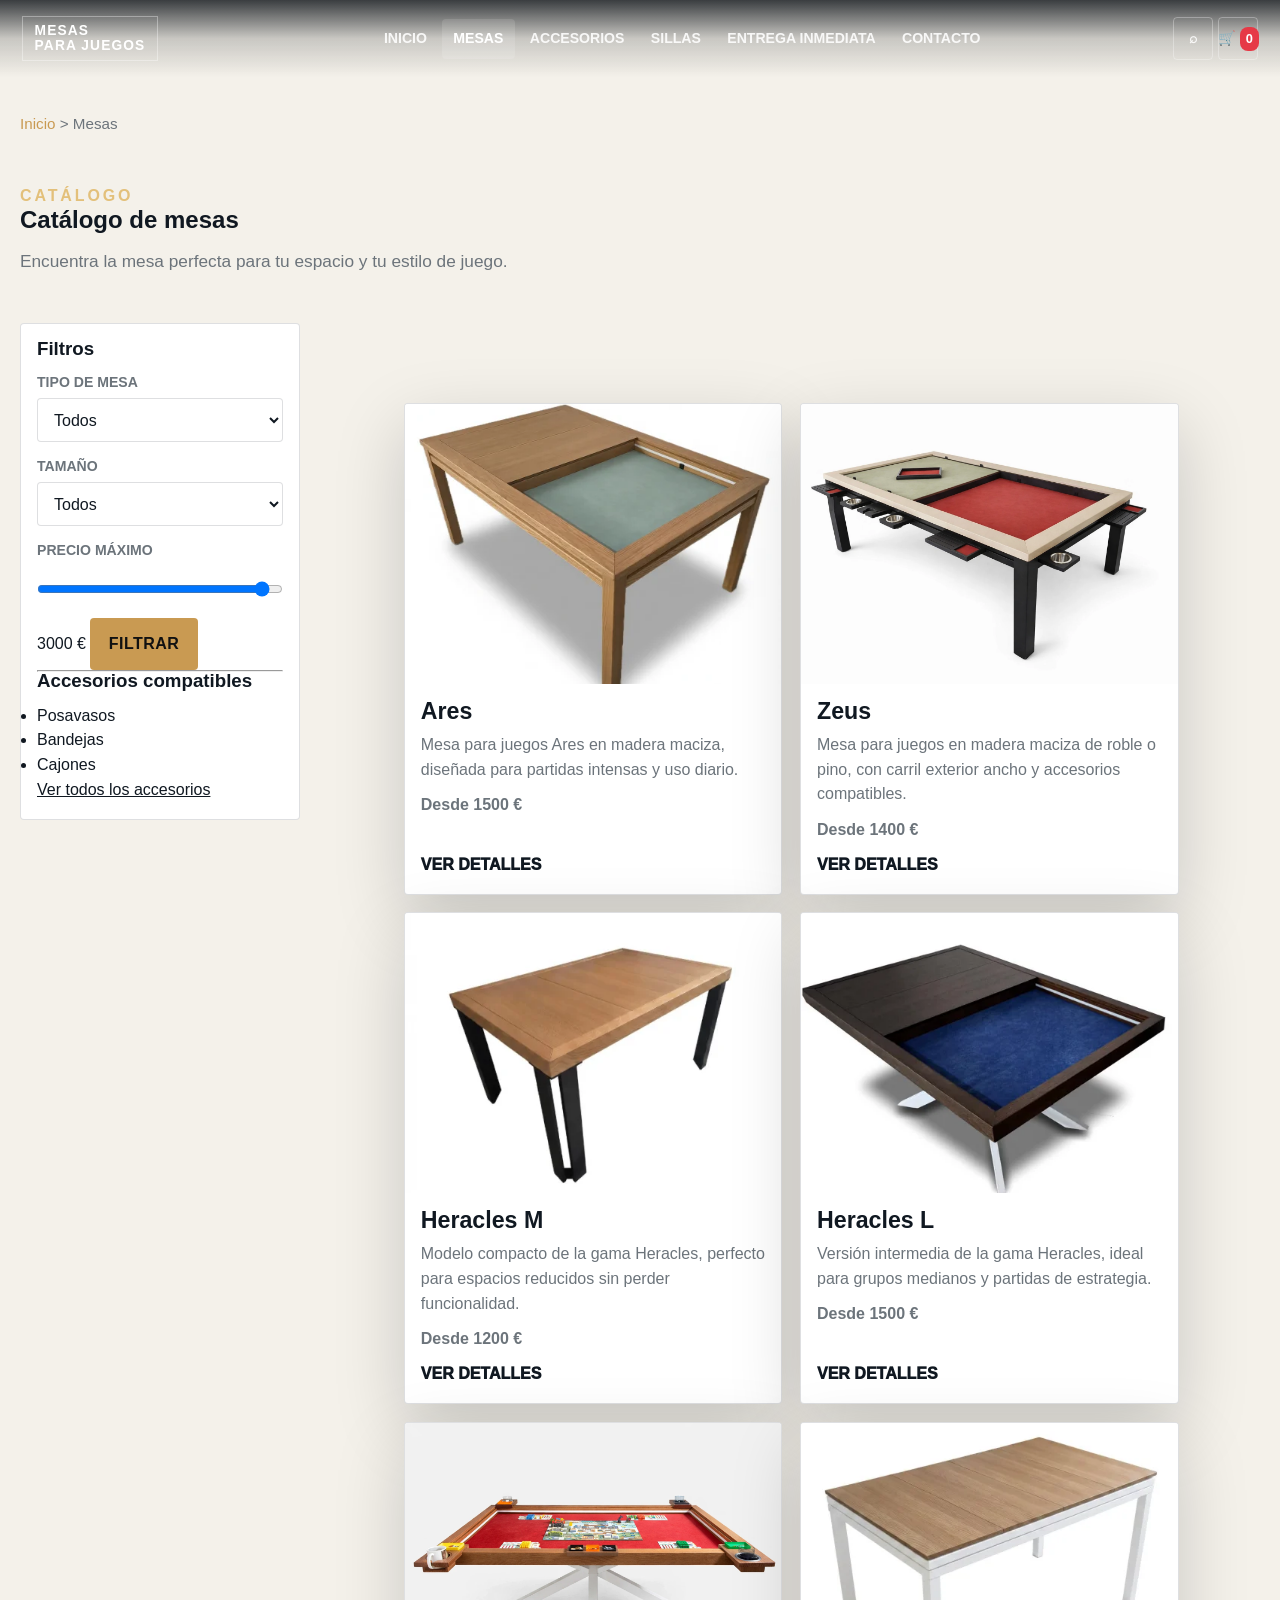
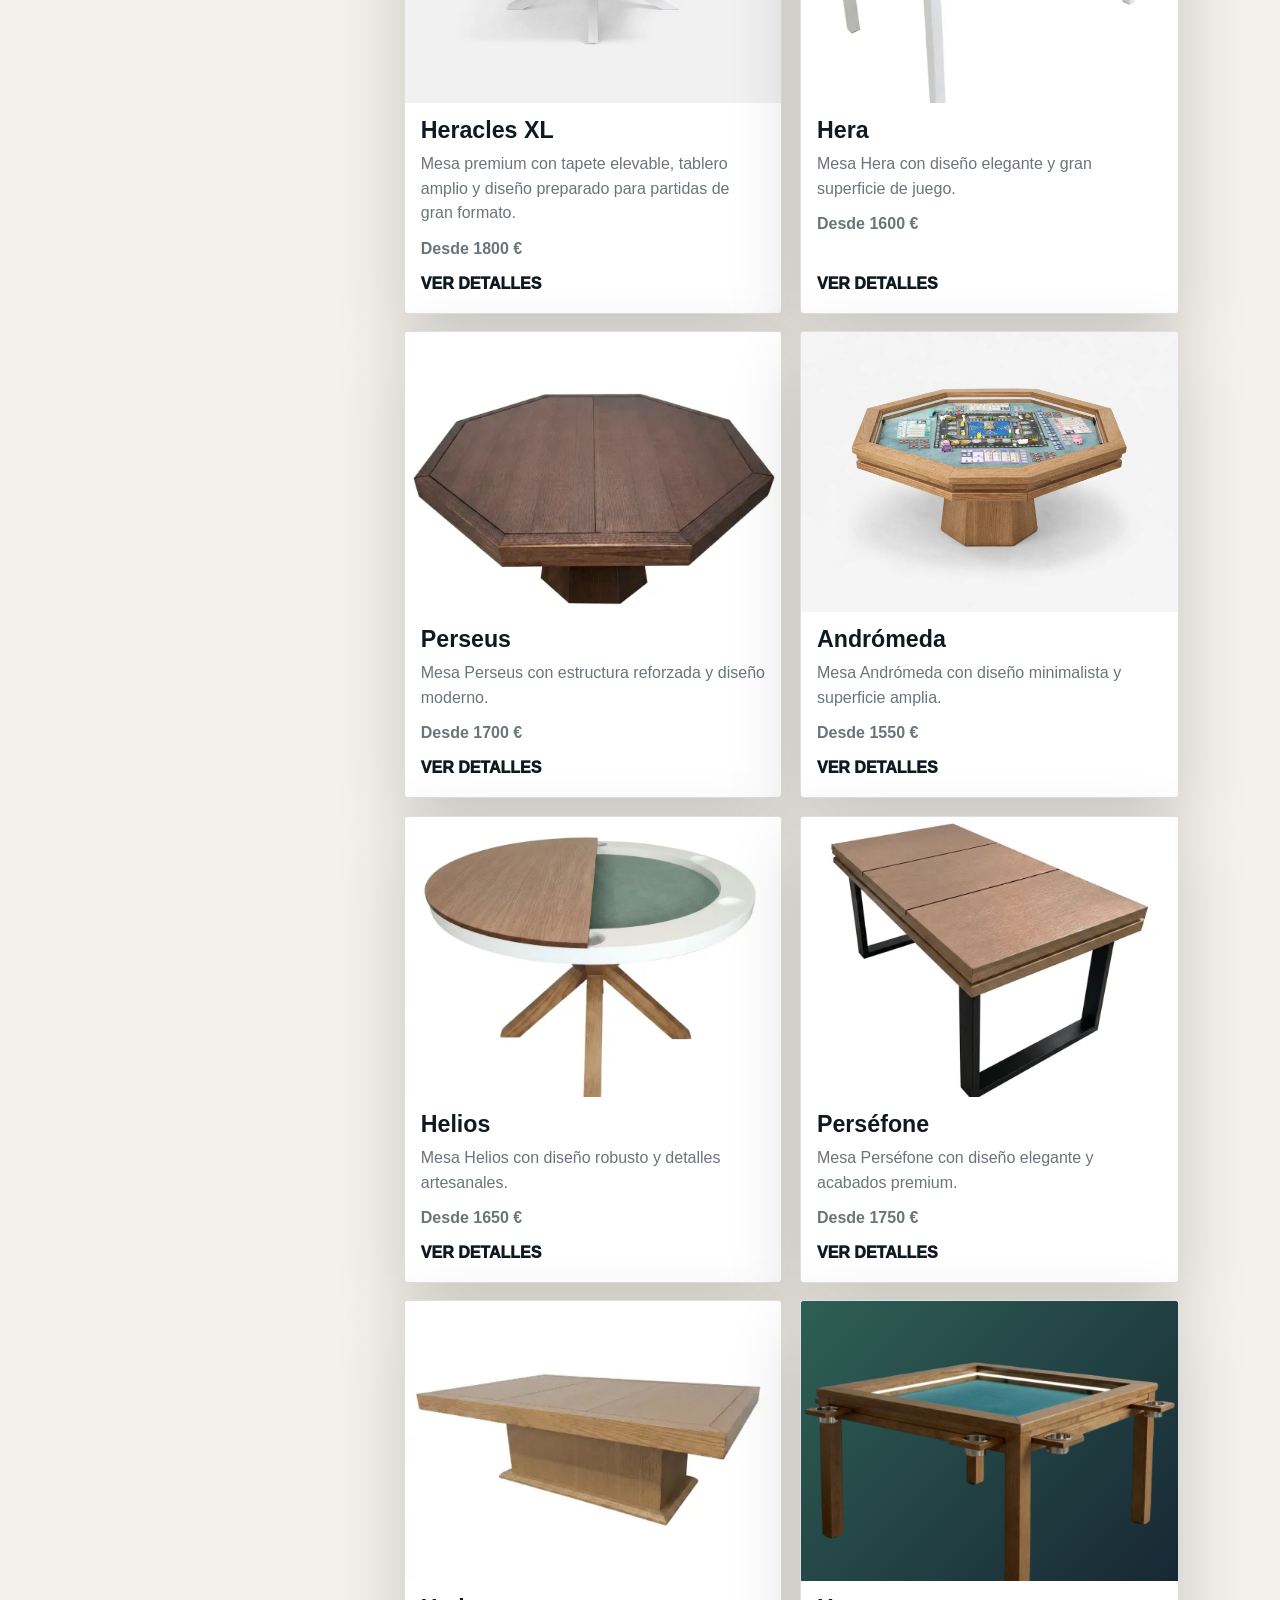
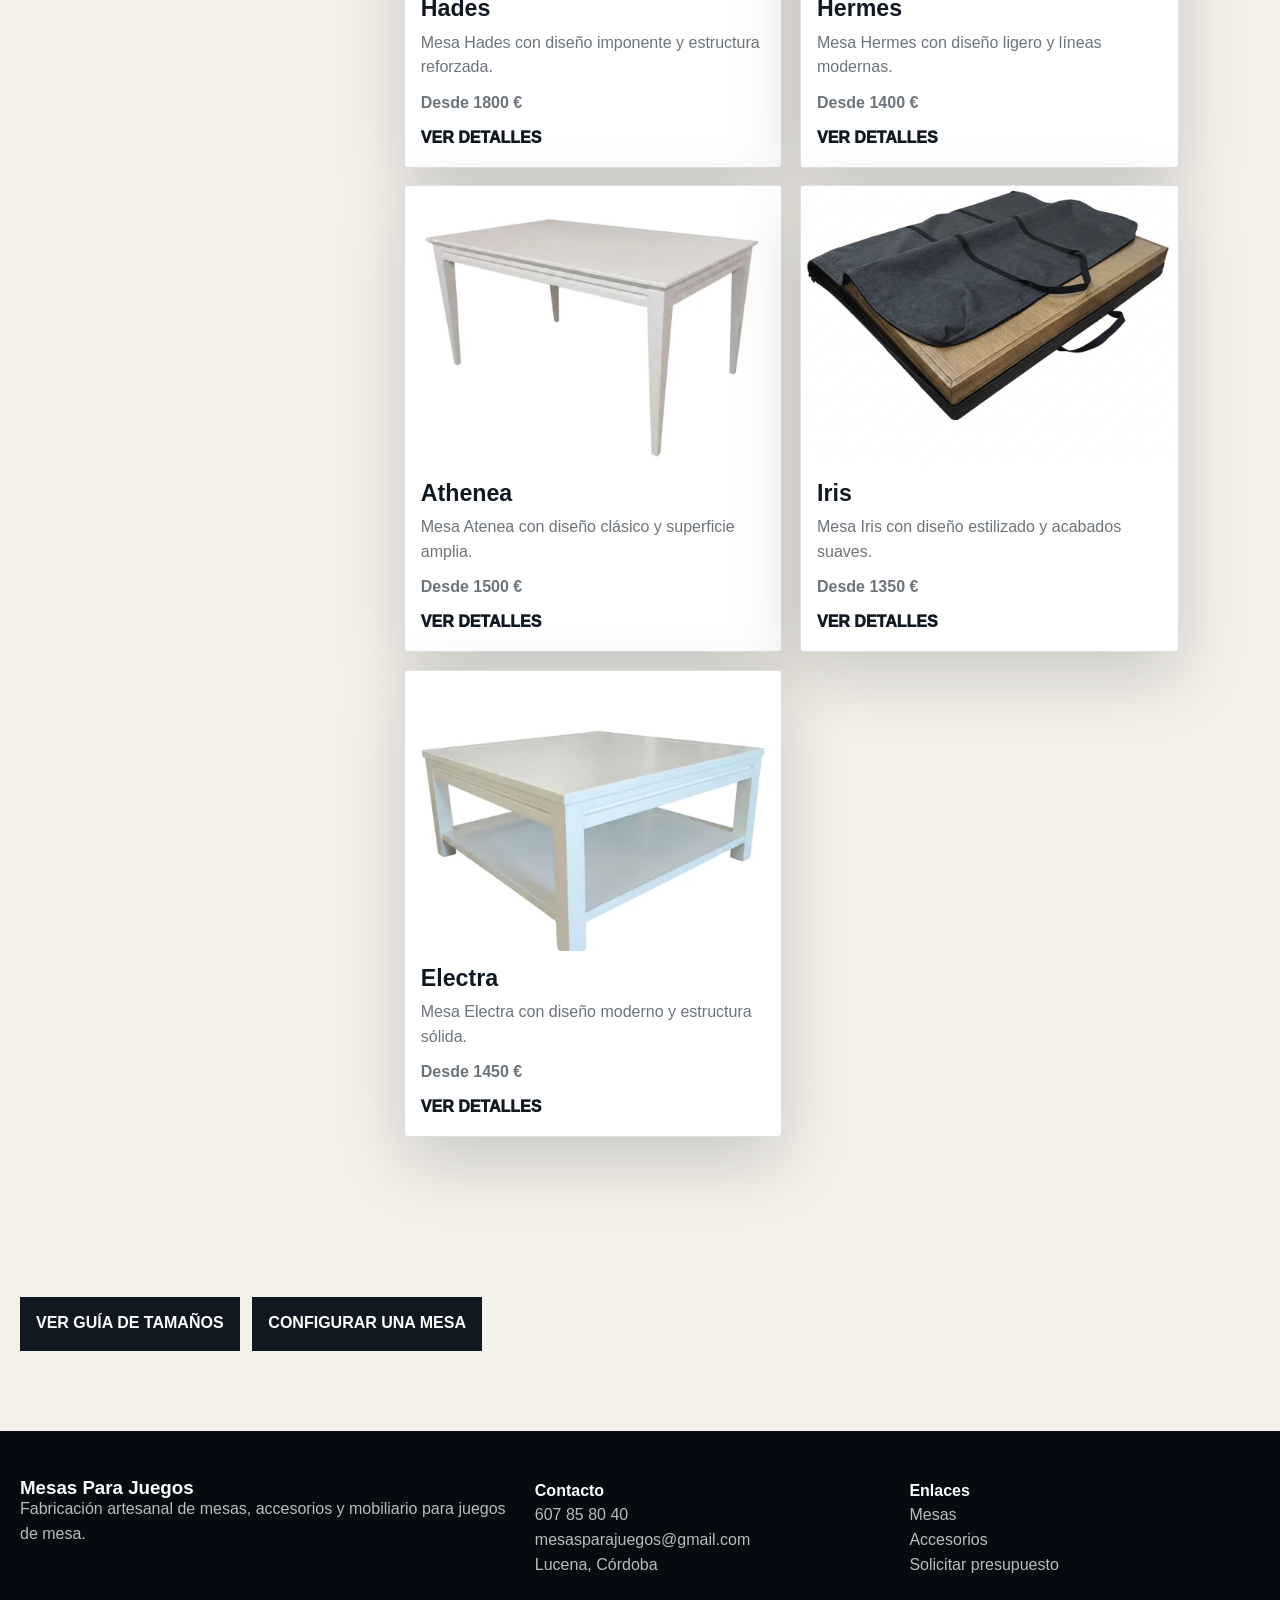
==== commit f8de7d3d: "Carrito de compras: Implementación de la funcionalidad para agregar productos al carrito, visualizar" ====
--- a/catalogo.html
+++ b/catalogo.html
@@ -5,6 +5,7 @@
     <meta name="viewport" content="width=device-width, initial-scale=1.0">
     <title>Catálogo de Mesas | Mesas Para Juegos</title>
     <link rel="stylesheet" href="assets/css/styles.css">
+    <script defer src="assets/js/carrito.js"></script>
     <script defer src="assets/js/componentes.js"></script>
     <script defer src="assets/js/filtros.js"></script>
 </head>
--- a/assets/css/styles.css
+++ b/assets/css/styles.css
@@ -961,3 +961,68 @@
         text-align: left;
     }
 }
+
+.carrito-icon {
+    font-weight: bold;
+    display: flex;
+    align-items: center;
+    gap: 4px;
+}
+
+#carrito-count {
+    background: #e63946;
+    color: white;
+    padding: 2px 6px;
+    border-radius: 8px;
+    font-size: 0.8rem;
+}
+
+.carrito-item {
+    display: grid;
+    grid-template-columns: 120px 1fr 150px;
+    gap: 1.5rem;
+    padding: 1.5rem;
+    border: 1px solid #ddd;
+    border-radius: 12px;
+    background: #fff;
+    margin-bottom: 1.5rem;
+    align-items: start;
+}
+
+.carrito-thumb {
+    width: 120px;
+    height: 120px;
+    border-radius: 8px;
+    overflow: hidden;
+    background: #f3f3f3;
+    display: flex;
+    align-items: center;
+    justify-content: center;
+}
+
+.carrito-thumb img {
+    width: 100%;
+    height: 100%;
+    object-fit: cover;
+}
+
+.carrito-info h3 {
+    margin: 0 0 .5rem 0;
+}
+
+.carrito-opciones {
+    margin-top: .5rem;
+    padding-left: 1rem;
+}
+
+.carrito-opciones li {
+    font-size: .9rem;
+    margin-bottom: .25rem;
+}
+
+.carrito-controles {
+    display: flex;
+    flex-direction: column;
+    gap: .5rem;
+    align-items: flex-start;
+}
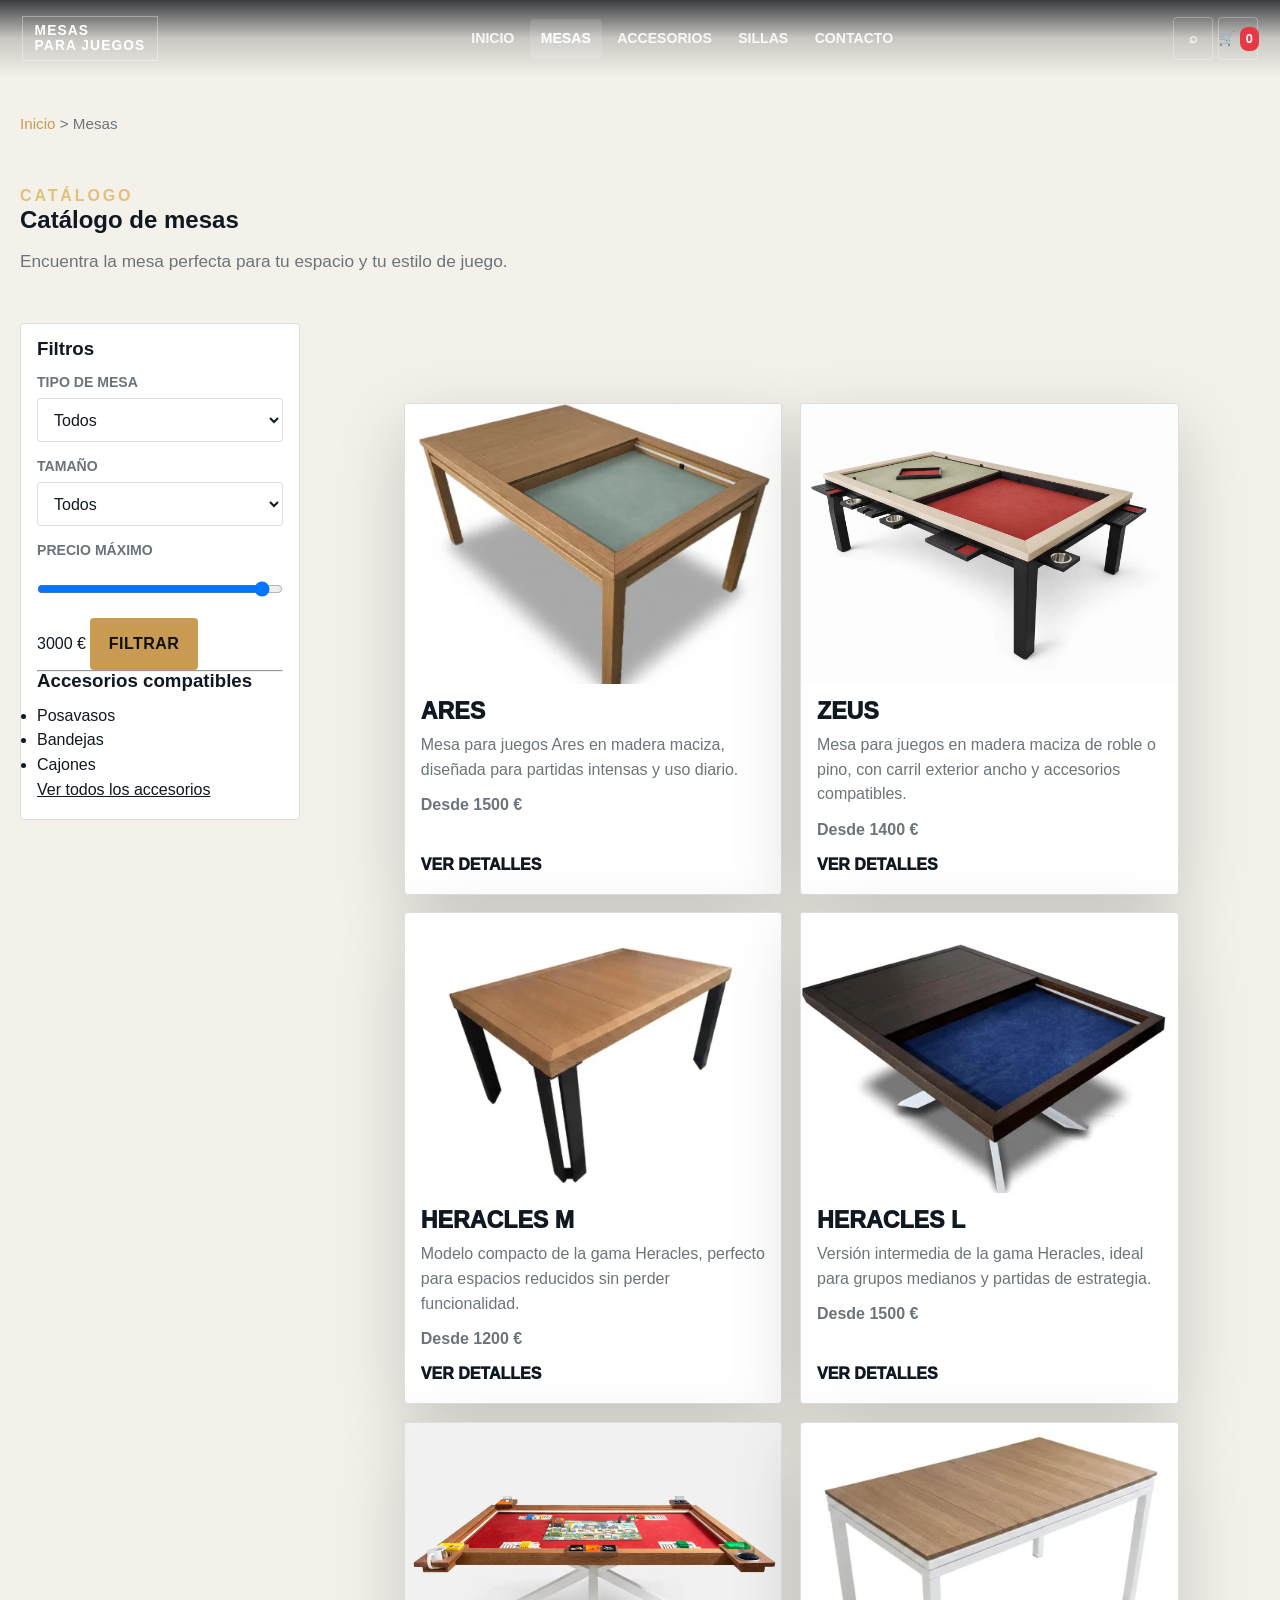
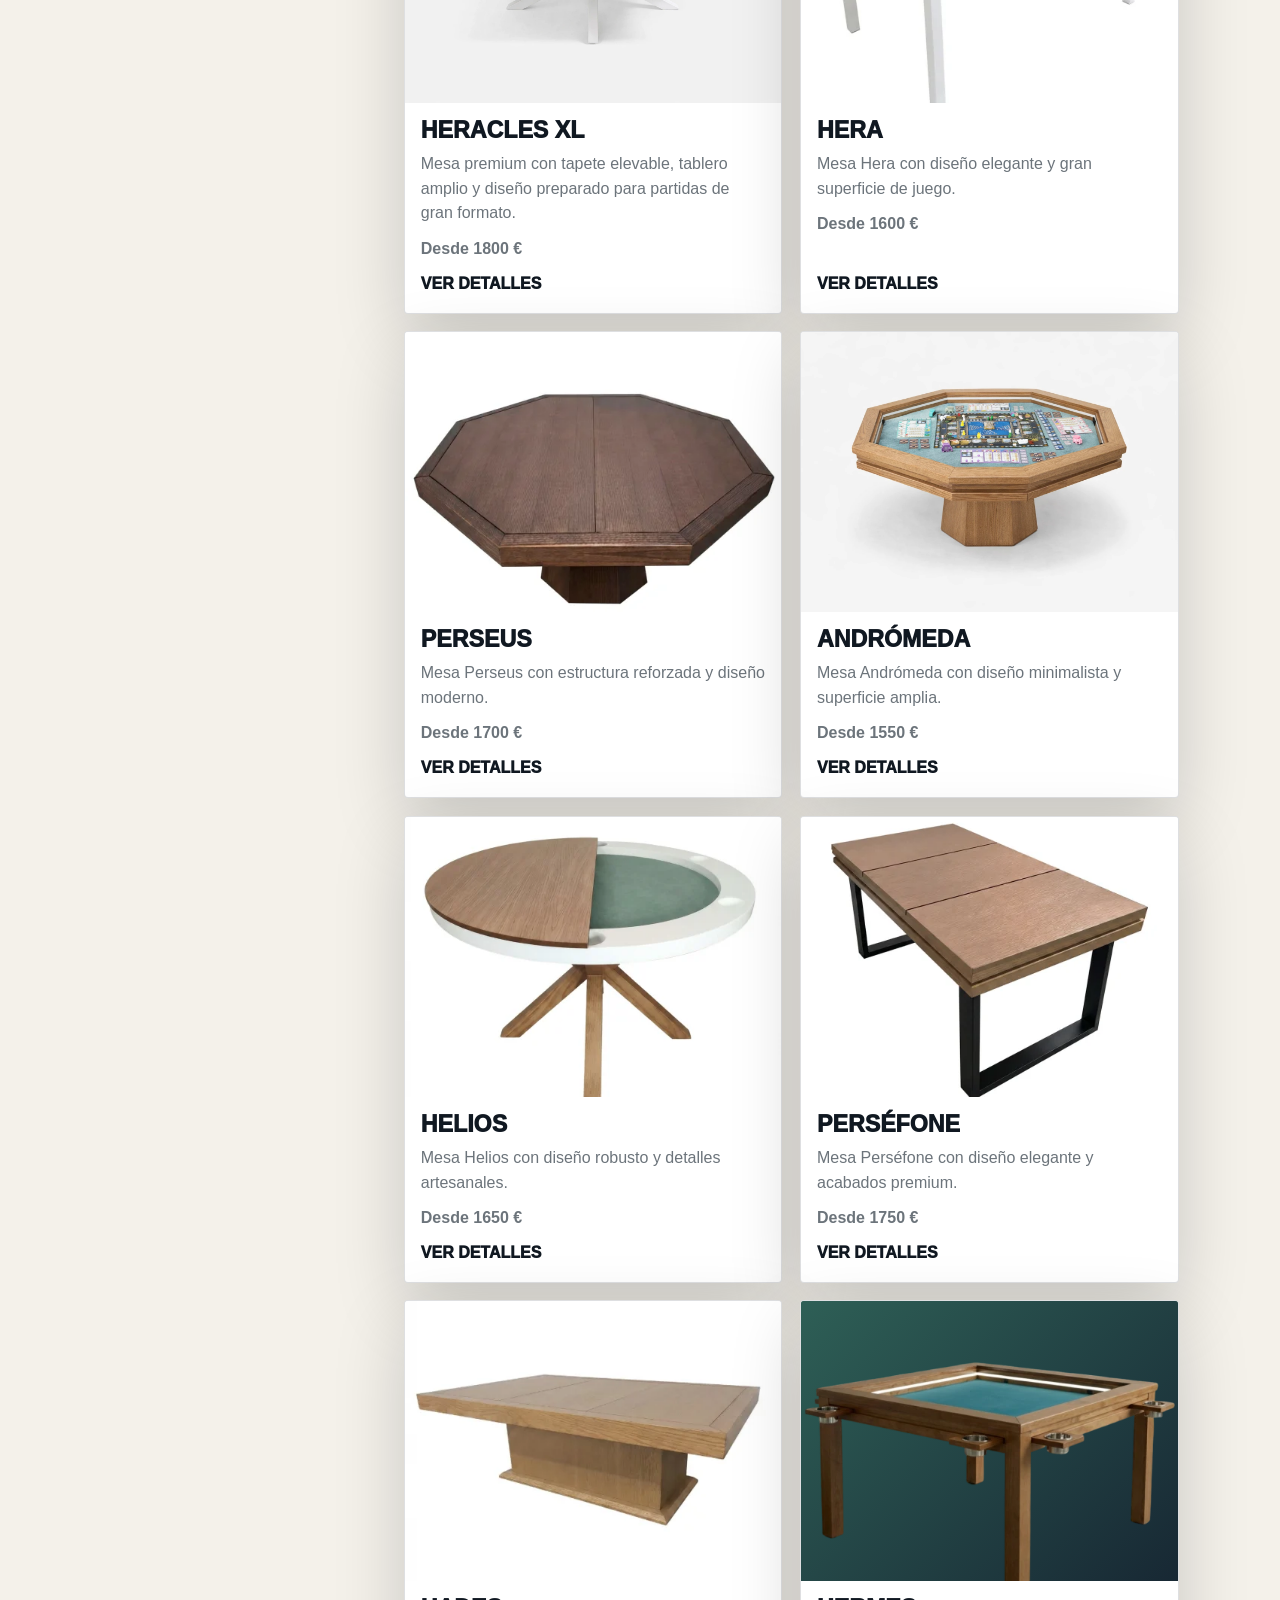
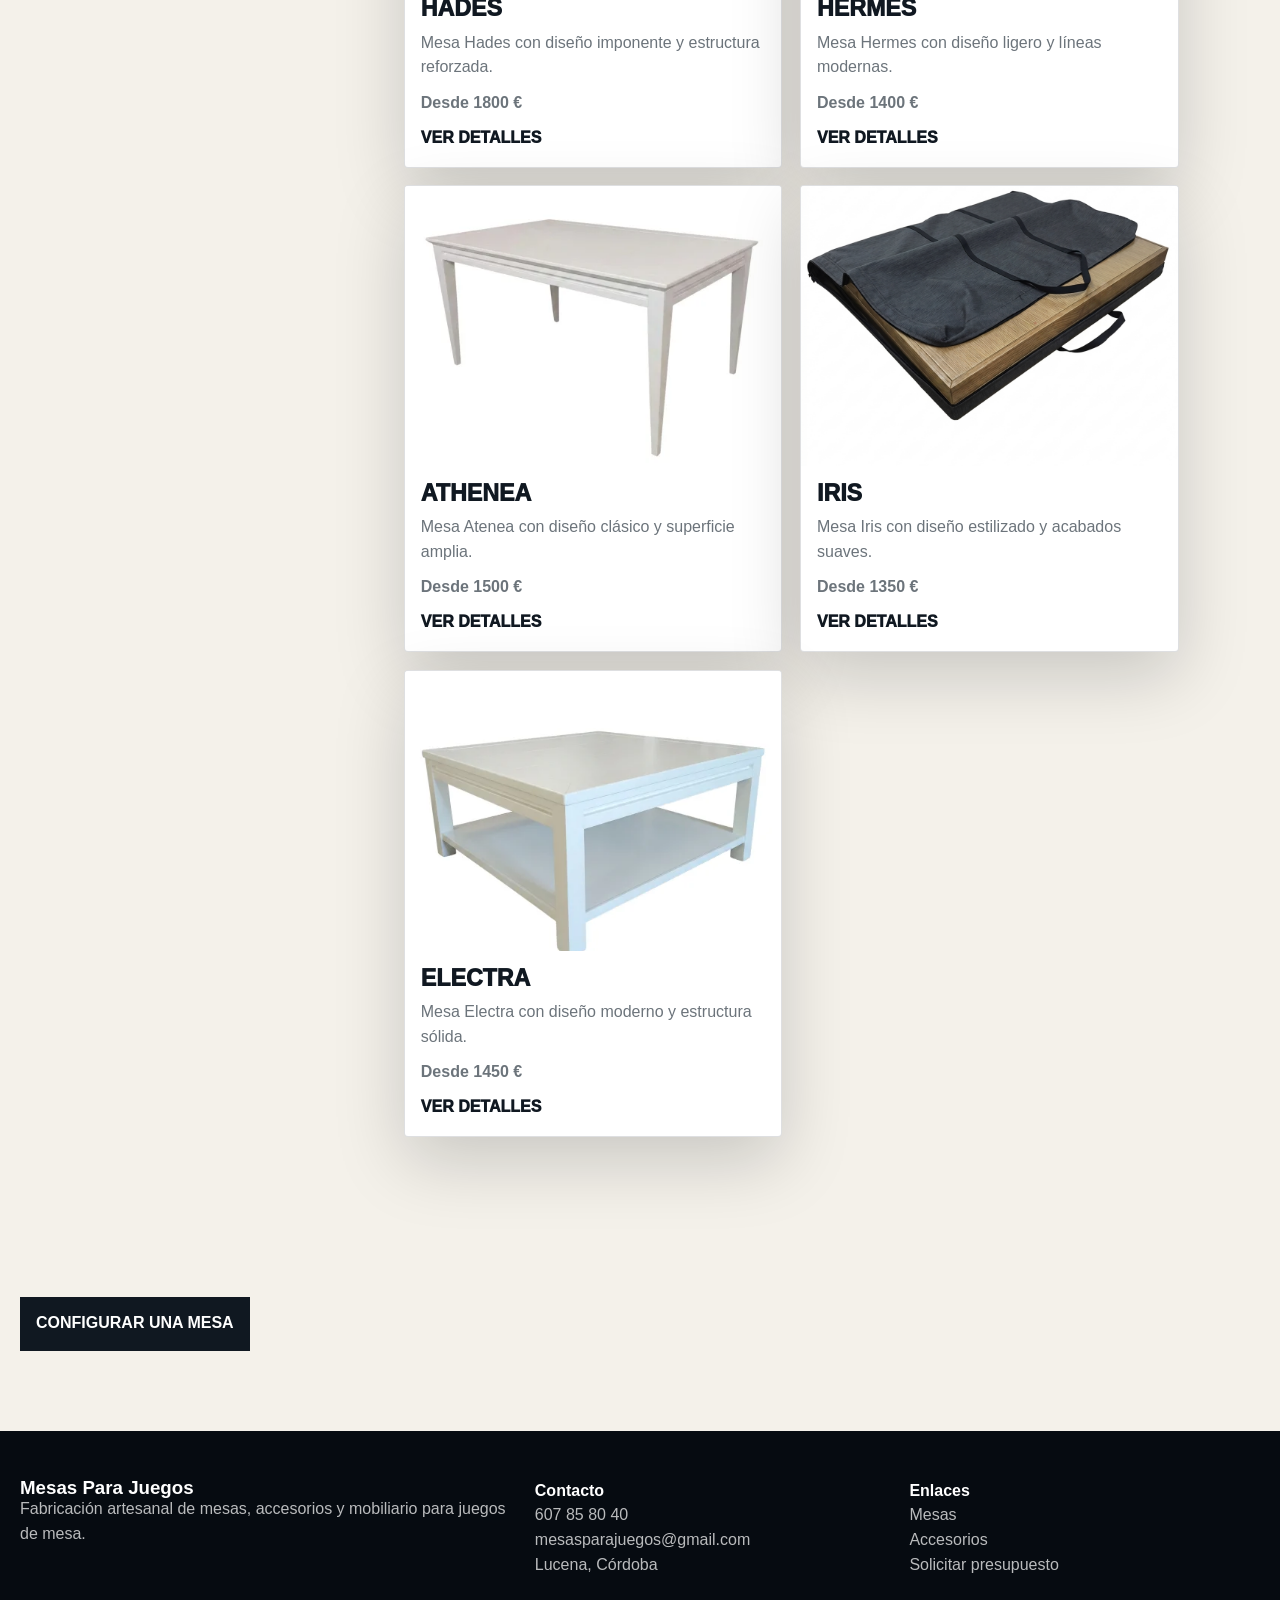
==== commit f59d8a35: "Revision ortografía, modificación descarga mesa, cambio foto" ====
--- a/catalogo.html
+++ b/catalogo.html
@@ -68,7 +68,6 @@
         </div>
 
         <section class="cta-secundario">
-            <a href="pages/guia-tamanos.html">Ver guía de tamaños</a>
             <a href="pages/configurador.html">Configurar una mesa</a>
         </section>
     </main>
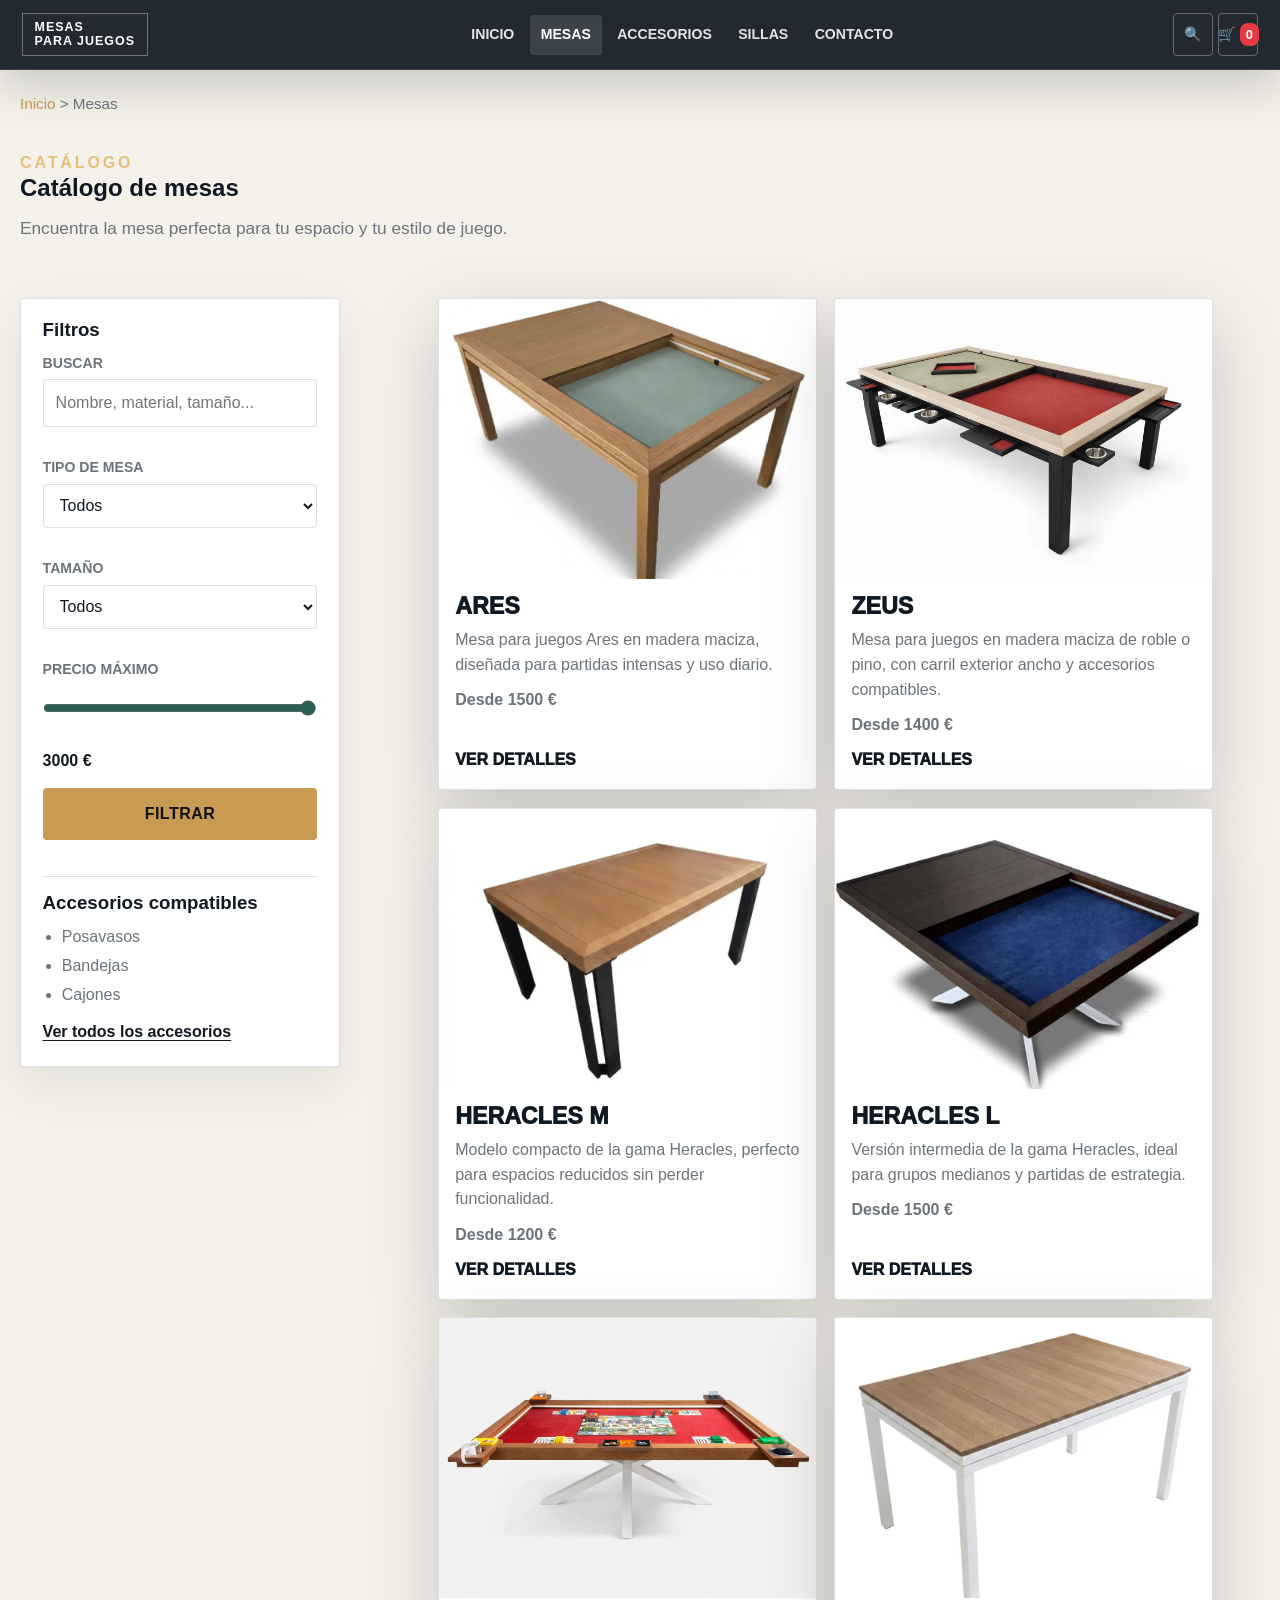
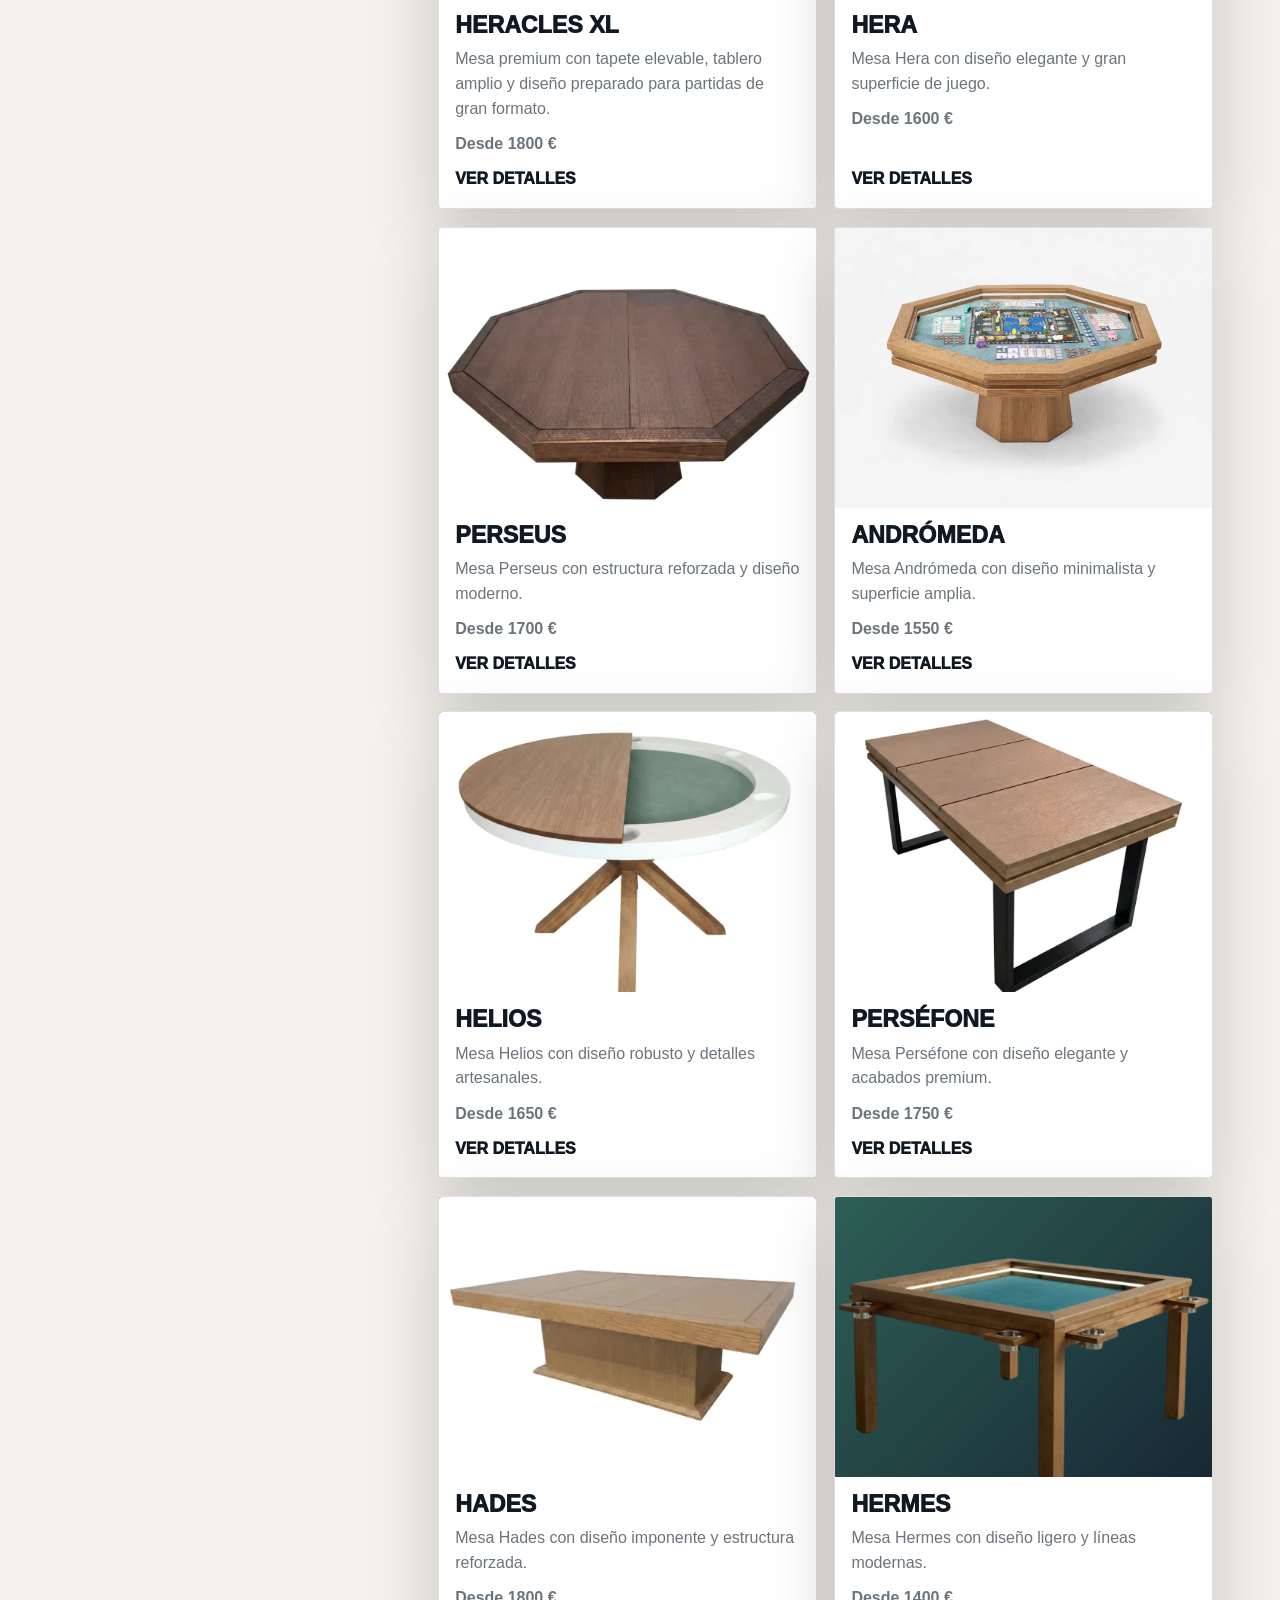
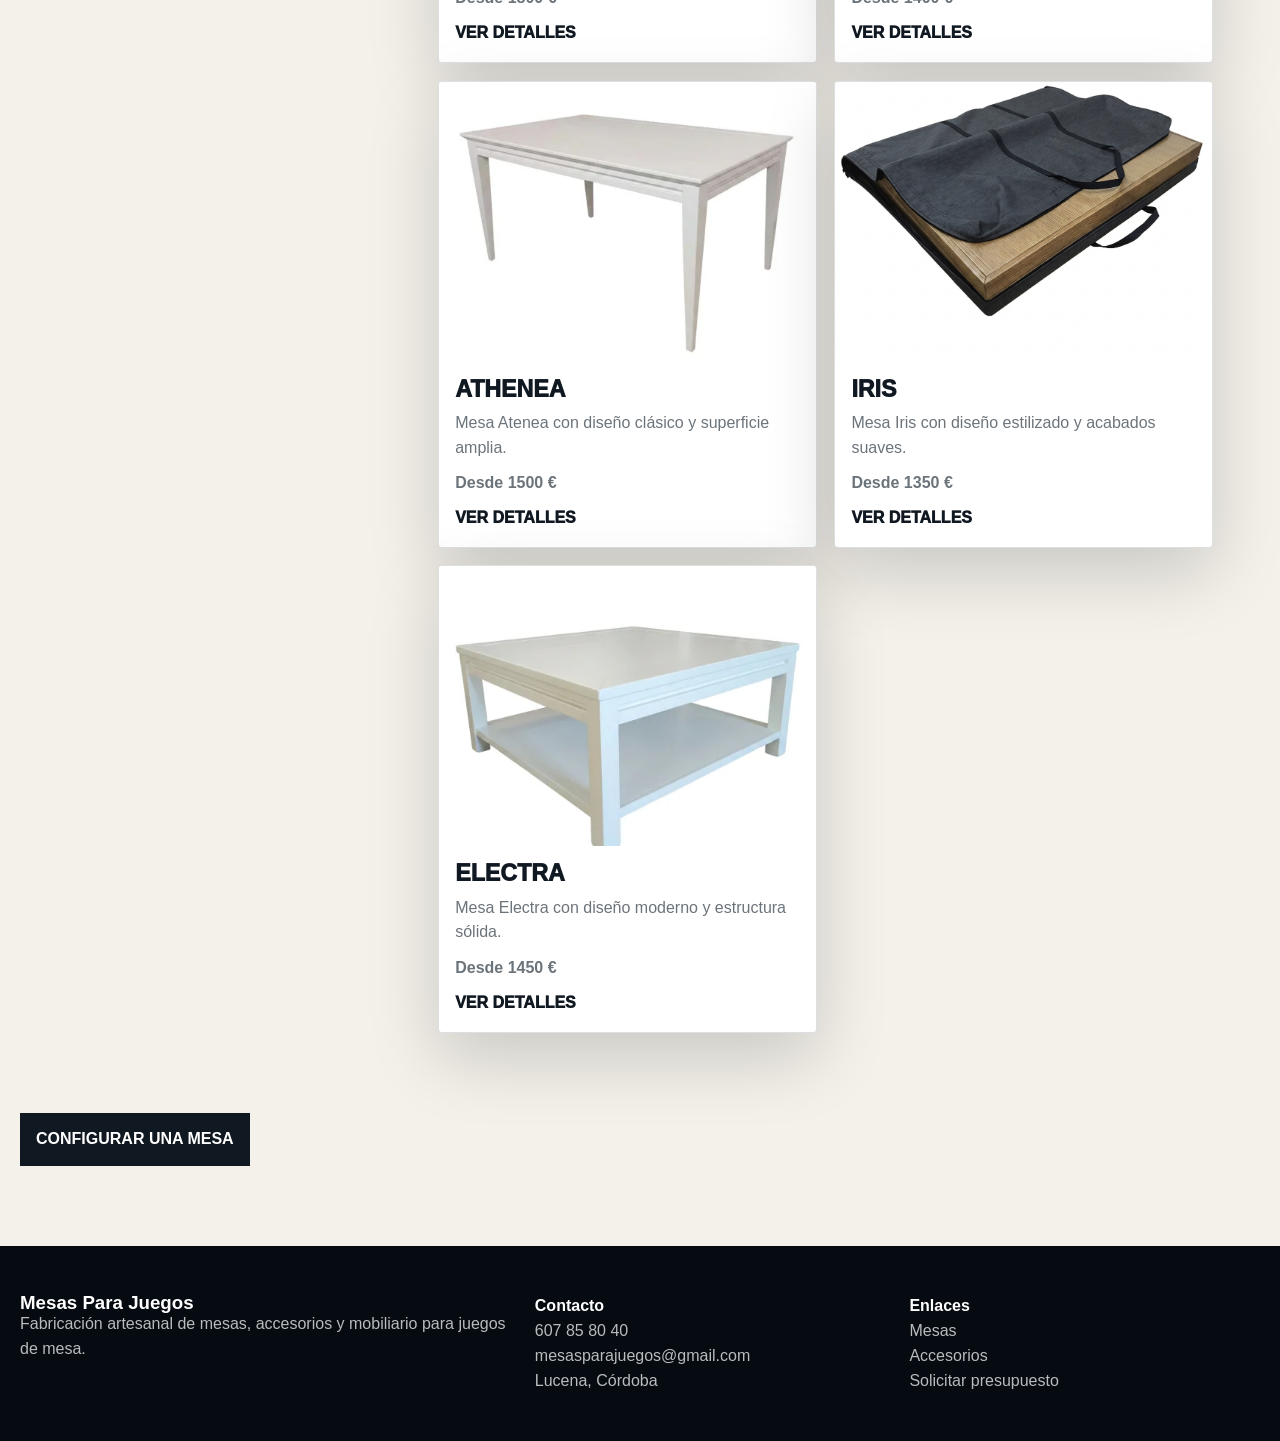
==== commit 46305326: "Pagina de búsqueda funcional" ====
--- a/catalogo.html
+++ b/catalogo.html
@@ -27,6 +27,9 @@
         <div class="layout-catalogo">
             <aside class="filtros">
                 <h3>Filtros</h3>
+
+                <label for="busqueda-productos">Buscar</label>
+                <input type="search" id="busqueda-productos" placeholder="Nombre, material, tamaño...">
 
                 <label for="filtro-tipo">Tipo de mesa</label>
                 <select id="filtro-tipo">
--- a/assets/css/styles.css
+++ b/assets/css/styles.css
@@ -40,6 +40,15 @@
     max-width: 100%;
 }
 
+.sr-only {
+    width: 1px;
+    height: 1px;
+    position: absolute;
+    overflow: hidden;
+    clip: rect(0, 0, 0, 0);
+    white-space: nowrap;
+}
+
 h1,
 h2,
 h3 {
@@ -57,11 +66,14 @@
 }
 
 .site-header {
-    position: fixed;
-    inset: 0 0 auto;
+    position: sticky;
+    top: 0;
     z-index: 50;
-    background: linear-gradient(180deg, rgba(5, 10, 16, 0.78), rgba(5, 10, 16, 0.18), transparent);
+    background: rgba(16, 24, 33, 0.92);
     color: #fff;
+    border-bottom: 1px solid rgba(255, 255, 255, 0.1);
+    box-shadow: 0 16px 44px rgba(5, 10, 16, 0.18);
+    backdrop-filter: blur(18px);
 }
 
 .nav-wrap {
@@ -71,7 +83,7 @@
     gap: 1.5rem;
     max-width: 1380px;
     margin: 0 auto;
-    padding: 1rem 1.35rem;
+    padding: 0.8rem 1.35rem;
 }
 
 .brand {
@@ -83,7 +95,7 @@
     display: inline-block;
     border: 1px solid rgba(255, 255, 255, 0.35);
     padding: 0.45rem 0.75rem;
-    font-size: 0.86rem;
+    font-size: 0.78rem;
     font-weight: 900;
     line-height: 1.05;
     letter-spacing: 0.08em;
@@ -131,7 +143,7 @@
 }
 
 .hero-video {
-    min-height: 100vh;
+    min-height: calc(100vh - 78px);
     position: relative;
     display: grid;
     align-items: end;
@@ -566,7 +578,7 @@
 }
 
 .breadcrumbs {
-    padding: 7rem 1.25rem 0;
+    padding: 1.4rem 1.25rem 0;
     color: var(--muted);
     font-size: 0.95rem;
 }
@@ -577,7 +589,7 @@
 }
 
 .titulo-pagina {
-    padding: 3rem 1.25rem;
+    padding: 2.2rem 1.25rem 3.5rem;
 }
 
 .titulo-pagina p {
@@ -586,20 +598,111 @@
     font-size: 1.08rem;
 }
 
-.layout-catalogo {
-    display: grid;
-    grid-template-columns: 280px minmax(0, 1fr);
-    gap: 1.4rem;
+.busqueda-hero {
+    padding-bottom: 2.2rem;
+}
+
+.busqueda-form {
+    display: grid;
+    grid-template-columns: minmax(0, 1fr) auto;
+    gap: 0.75rem;
+    max-width: 820px;
+    margin-top: 1.6rem;
+}
+
+.busqueda-form input {
+    min-height: 52px;
+    border-color: rgba(21, 34, 48, 0.22);
+    font-size: 1rem;
+    box-shadow: 0 14px 36px rgba(16, 24, 33, 0.07);
+}
+
+.busqueda-tabs {
+    display: flex;
+    flex-wrap: wrap;
+    gap: 0.5rem;
+    margin-top: 1rem;
+}
+
+.busqueda-tabs button {
+    min-height: 38px;
+    border: 1px solid var(--line);
+    background: #fff;
+    color: var(--muted);
+    padding: 0.55rem 0.9rem;
+    font-size: 0.86rem;
+}
+
+.busqueda-tabs button.activo {
+    border-color: var(--gold);
+    background: var(--gold);
+    color: #111;
+}
+
+.busqueda-resultados {
     max-width: var(--container);
     margin: 0 auto;
     padding: 0 1.25rem 5rem;
 }
 
+.resultado-meta {
+    margin-bottom: 1rem;
+    color: var(--muted);
+    font-weight: 800;
+}
+
+.resultado-card .contenido {
+    position: relative;
+}
+
+.resultado-tipo {
+    width: max-content;
+    border: 1px solid rgba(201, 154, 82, 0.35);
+    border-radius: 999px;
+    background: rgba(201, 154, 82, 0.12);
+    color: var(--ink);
+    padding: 0.2rem 0.55rem;
+    font-size: 0.72rem;
+    font-weight: 900;
+    text-transform: uppercase;
+}
+
+.sin-resultados {
+    grid-column: 1 / -1;
+    border: 1px solid var(--line);
+    border-radius: var(--radius);
+    background: #fff;
+    padding: clamp(1.5rem, 4vw, 2.5rem);
+}
+
+.sin-resultados h2 {
+    font-size: clamp(1.6rem, 4vw, 2.6rem);
+}
+
+.sin-resultados p {
+    margin-top: 0.7rem;
+    color: var(--muted);
+}
+
+.layout-catalogo {
+    display: grid;
+    grid-template-columns: minmax(260px, 320px) minmax(0, 1fr);
+    gap: clamp(2rem, 4vw, 4.5rem);
+    max-width: var(--container);
+    margin: 0 auto;
+    padding: 0 1.25rem 5rem;
+}
+
+.layout-catalogo .listado {
+    padding: 0;
+}
+
 .filtros {
     align-self: start;
-    padding: 1rem;
+    padding: 1.35rem;
     position: sticky;
-    top: 92px;
+    top: 100px;
+    box-shadow: 0 18px 50px rgba(16, 24, 33, 0.08);
 }
 
 .filtros h3 {
@@ -615,6 +718,51 @@
     text-transform: uppercase;
 }
 
+.filtros input[type="search"],
+.filtros select,
+.filtros input[type="range"] {
+    margin-bottom: 1.05rem;
+}
+
+.filtros input[type="range"] {
+    accent-color: var(--green);
+    padding: 0;
+}
+
+#precio-max {
+    display: block;
+    margin: 0.15rem 0 0.9rem;
+    color: var(--ink);
+    font-size: 1rem;
+    font-weight: 800;
+}
+
+#btn-filtrar {
+    width: 100%;
+    margin-bottom: 1.1rem;
+}
+
+.filtros hr {
+    margin: 1.1rem 0;
+    border: 0;
+    border-top: 1px solid var(--line);
+}
+
+.filtros ul {
+    margin: 0.7rem 0 0.75rem 1.2rem;
+    color: var(--muted);
+}
+
+.filtros li {
+    margin-bottom: 0.25rem;
+}
+
+.filtros a {
+    color: var(--ink);
+    font-weight: 800;
+    text-underline-offset: 0.18em;
+}
+
 select,
 input,
 textarea {
@@ -744,7 +892,7 @@
 .config-main {
     max-width: 1200px;
     margin: 0 auto;
-    padding: 2.5rem 1.5rem 3rem;
+    padding: 0 1.5rem 3rem;
 }
 
 .config-main .titulo-pagina {
@@ -753,14 +901,14 @@
 
 .config-layout {
     display: grid;
-    grid-template-columns: minmax(0, 1.05fr) minmax(320px, 0.95fr);
-    gap: 1.5rem;
+    grid-template-columns: minmax(0, 1.08fr) minmax(320px, 0.92fr);
+    gap: clamp(1.5rem, 3vw, 2.4rem);
     align-items: start;
     padding: 0 1.25rem 5rem;
 }
 
 .config-3d {
-    min-height: 540px;
+    min-height: 460px;
     overflow: hidden;
     border-radius: var(--radius);
     border: 1px solid var(--line);
@@ -772,20 +920,24 @@
 .config-3d img {
     width: 100%;
     height: 100%;
-    min-height: 540px;
-    object-fit: cover;
+    min-height: 460px;
+    object-fit: contain;
+    background: #fff;
 }
 
 .config-opciones {
-    min-height: 320px;
+    min-height: auto;
     display: flex;
     flex-direction: column;
     justify-content: flex-start;
-    padding: 1.2rem;
+    padding: clamp(1.2rem, 2.5vw, 2rem);
+    box-shadow: 0 18px 50px rgba(16, 24, 33, 0.08);
 }
 
 .config-opciones h2 {
-    margin-bottom: 1.1rem;
+    margin-bottom: 1rem;
+    font-size: clamp(1.6rem, 3vw, 2.25rem);
+    line-height: 1.05;
 }
 
 #opciones {
@@ -798,8 +950,17 @@
     grid-template-columns: 20px minmax(0, 1fr);
     align-items: start;
     column-gap: 0.75rem;
-    padding: 0.75rem;
+    padding: 0.7rem 0.75rem;
     font-size: 0.95rem;
+    border: 1px solid transparent;
+    border-radius: var(--radius);
+    background: rgba(244, 241, 234, 0.62);
+    transition: border-color 0.2s ease, background 0.2s ease;
+}
+
+.opcion:hover {
+    border-color: rgba(46, 95, 86, 0.22);
+    background: #fff;
 }
 
 .opcion input[type="radio"] {
@@ -940,6 +1101,50 @@
         padding: 3.25rem 1rem;
     }
 
+    .busqueda-form {
+        grid-template-columns: 1fr;
+    }
+
+    .busqueda-form .btn-primary,
+    .busqueda-tabs button {
+        width: 100%;
+    }
+
+    .busqueda-tabs {
+        display: grid;
+        grid-template-columns: 1fr 1fr;
+    }
+
+    .nav-wrap {
+        grid-template-columns: 1fr;
+        gap: 0.8rem;
+        padding: 0.9rem 1rem 1rem;
+    }
+
+    .site-nav {
+        width: 100%;
+    }
+
+    .site-nav ul {
+        gap: 0.15rem;
+        min-width: 0;
+        justify-content: flex-start;
+        overflow-x: auto;
+        padding-bottom: 0.2rem;
+    }
+
+    .site-nav a {
+        min-height: 36px;
+        padding: 0.45rem 0.65rem;
+        font-size: 0.78rem;
+        white-space: nowrap;
+    }
+
+    .nav-actions {
+        width: 100%;
+        justify-content: flex-start;
+    }
+
     .hero-copy {
         padding-bottom: 4rem;
     }
@@ -977,22 +1182,35 @@
     font-size: 0.8rem;
 }
 
+.carrito-main {
+    width: 100%;
+    max-width: 1120px;
+    margin: 0 auto;
+}
+
+.carrito-contenido,
+.carrito-total {
+    padding: 0 1.25rem 2rem;
+}
+
 .carrito-item {
     display: grid;
-    grid-template-columns: 120px 1fr 150px;
-    gap: 1.5rem;
-    padding: 1.5rem;
-    border: 1px solid #ddd;
-    border-radius: 12px;
+    grid-template-columns: minmax(104px, 140px) minmax(0, 1fr) minmax(150px, 190px);
+    gap: clamp(1rem, 3vw, 1.5rem);
+    width: 100%;
+    padding: clamp(1rem, 3vw, 1.5rem);
+    border: 1px solid var(--line);
+    border-radius: var(--radius);
     background: #fff;
     margin-bottom: 1.5rem;
     align-items: start;
+    box-shadow: 0 18px 50px rgba(16, 24, 33, 0.08);
 }
 
 .carrito-thumb {
-    width: 120px;
-    height: 120px;
-    border-radius: 8px;
+    width: 100%;
+    aspect-ratio: 1;
+    border-radius: var(--radius);
     overflow: hidden;
     background: #f3f3f3;
     display: flex;
@@ -1006,13 +1224,19 @@
     object-fit: cover;
 }
 
+.carrito-info {
+    min-width: 0;
+}
+
 .carrito-info h3 {
     margin: 0 0 .5rem 0;
+    font-size: 1.35rem;
 }
 
 .carrito-opciones {
     margin-top: .5rem;
     padding-left: 1rem;
+    overflow-wrap: anywhere;
 }
 
 .carrito-opciones li {
@@ -1024,5 +1248,84 @@
     display: flex;
     flex-direction: column;
     gap: .5rem;
-    align-items: flex-start;
-}
+    align-items: stretch;
+    min-width: 0;
+}
+
+.carrito-controles label {
+    color: var(--ink);
+    font-weight: 800;
+}
+
+.input-cantidad {
+    width: 100%;
+    min-width: 0;
+}
+
+.btn-eliminar {
+    width: 100%;
+}
+
+.carrito-total-box {
+    display: flex;
+    flex-wrap: wrap;
+    align-items: center;
+    gap: 0.75rem;
+}
+
+.carrito-total-box h2 {
+    width: 100%;
+    margin: 0 0 0.25rem;
+    font-size: clamp(2rem, 7vw, 3rem);
+}
+
+@media (max-width: 760px) {
+    .carrito-item {
+        grid-template-columns: minmax(88px, 32%) minmax(0, 1fr);
+    }
+
+    .carrito-controles {
+        grid-column: 1 / -1;
+        display: grid;
+        grid-template-columns: minmax(90px, 1fr) minmax(120px, 1fr);
+        align-items: end;
+    }
+
+    .carrito-controles label {
+        grid-column: 1 / -1;
+    }
+}
+
+@media (max-width: 480px) {
+    .carrito-main .titulo-pagina {
+        padding-bottom: 2.2rem;
+    }
+
+    .carrito-contenido,
+    .carrito-total {
+        padding-inline: 1rem;
+    }
+
+    .carrito-item {
+        grid-template-columns: 96px minmax(0, 1fr);
+        gap: 0.9rem;
+    }
+
+    .carrito-info h3 {
+        font-size: 1.15rem;
+    }
+
+    .carrito-opciones {
+        padding-left: 0.95rem;
+    }
+
+    .carrito-controles {
+        grid-template-columns: 1fr;
+    }
+
+    .carrito-total-box,
+    .carrito-total-box .btn-primary,
+    .carrito-total-box .btn-secondary {
+        width: 100%;
+    }
+}
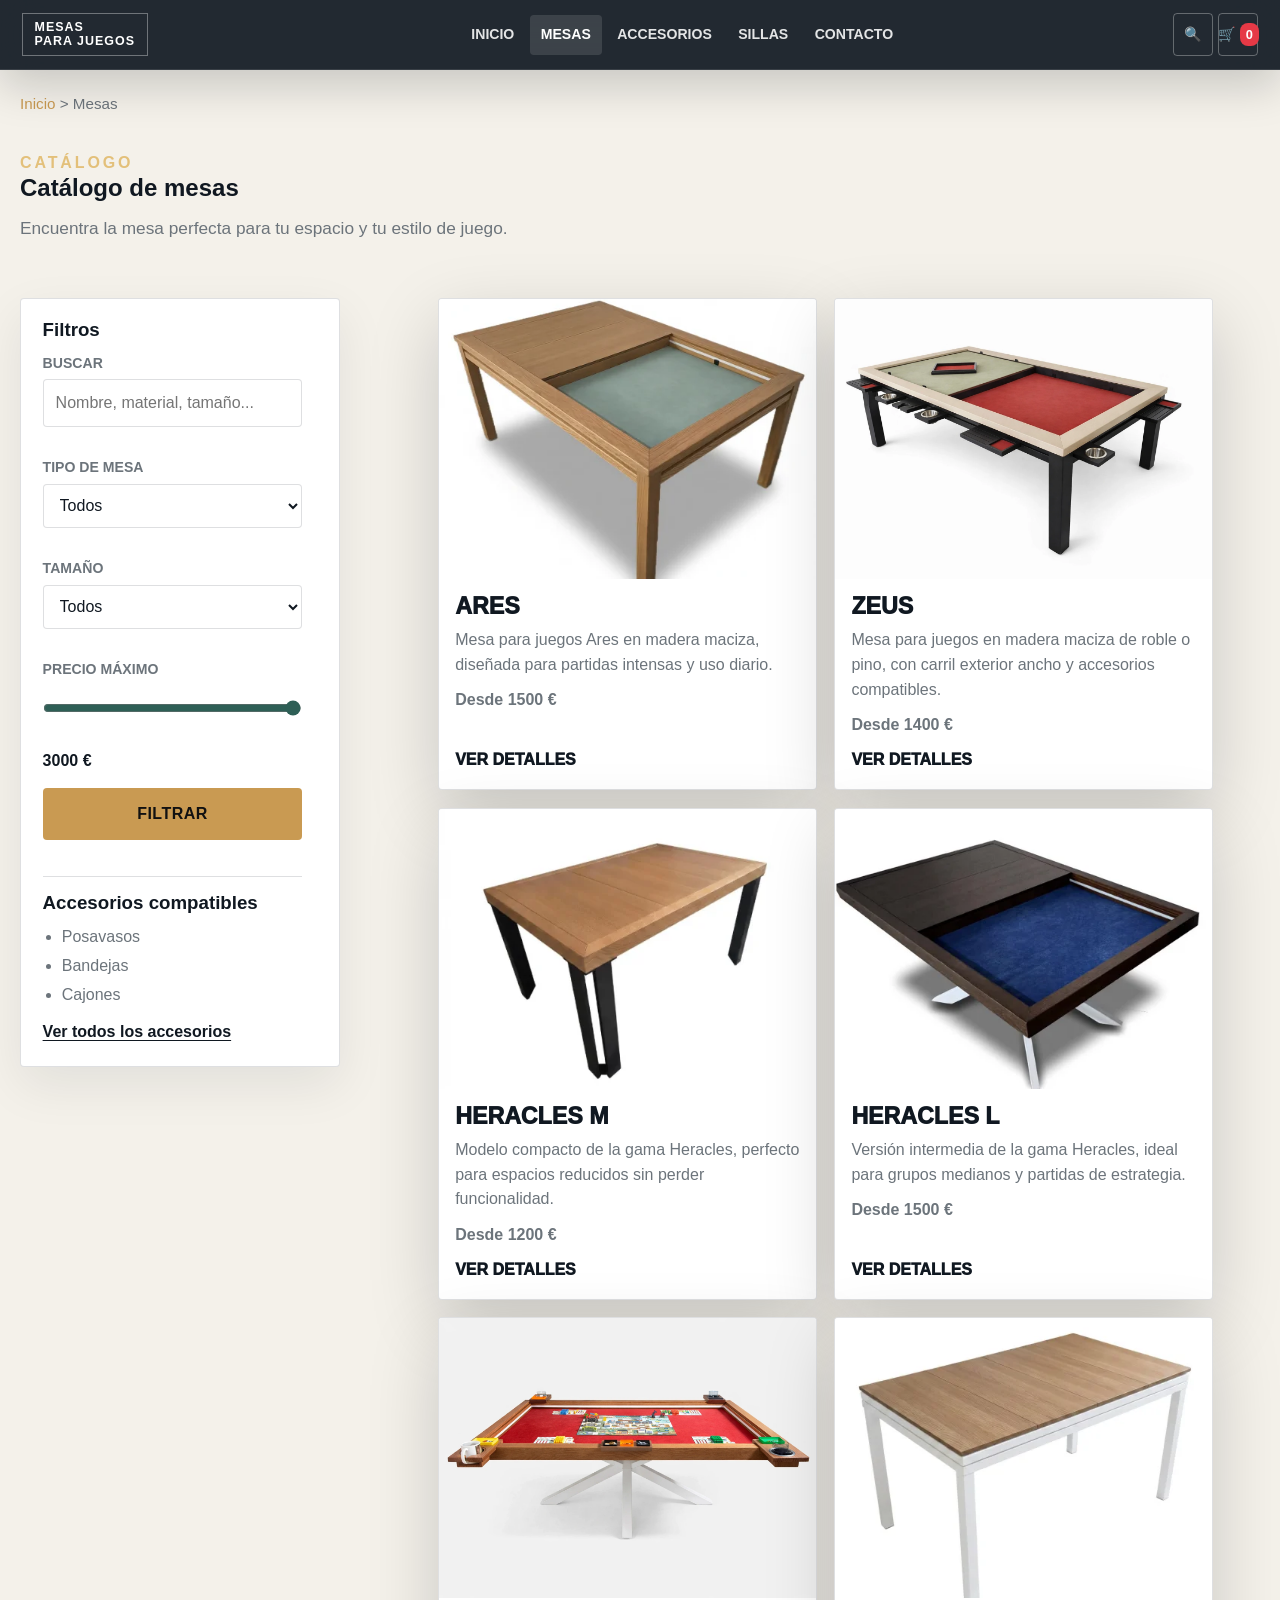
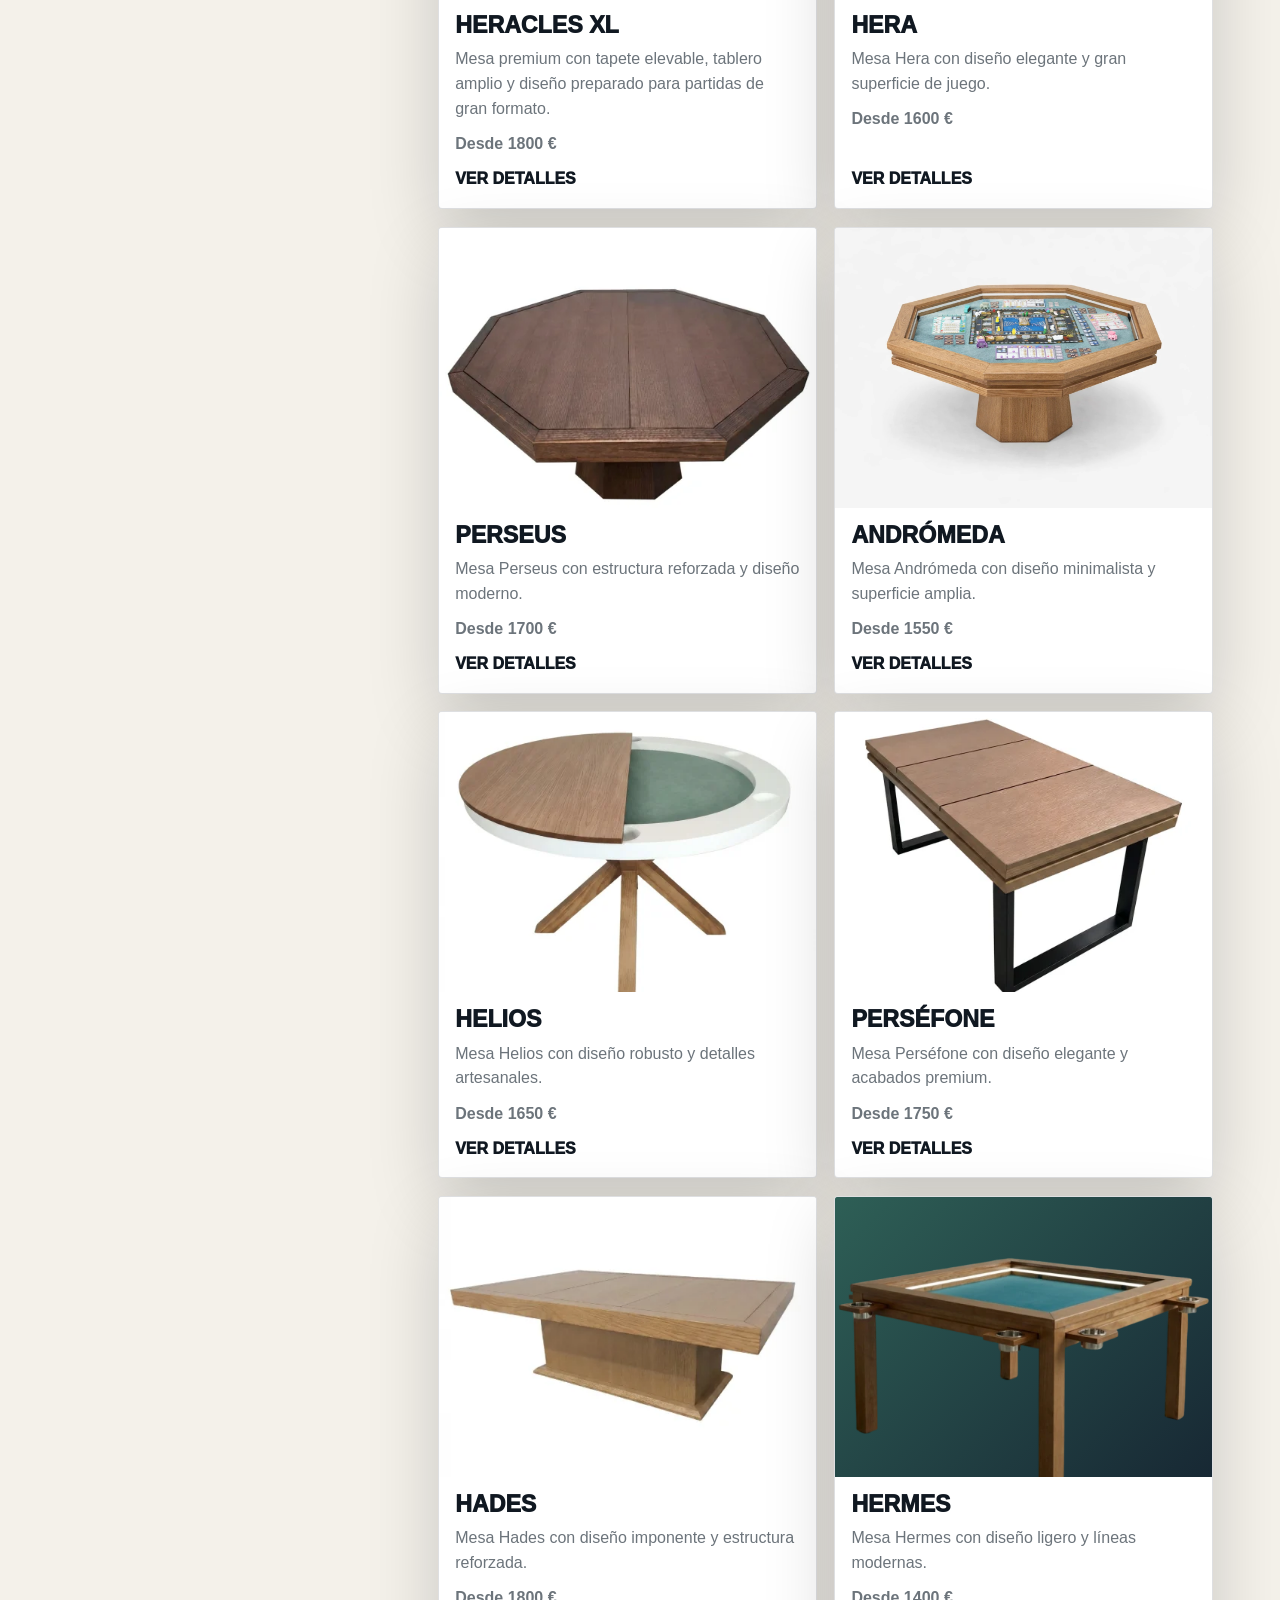
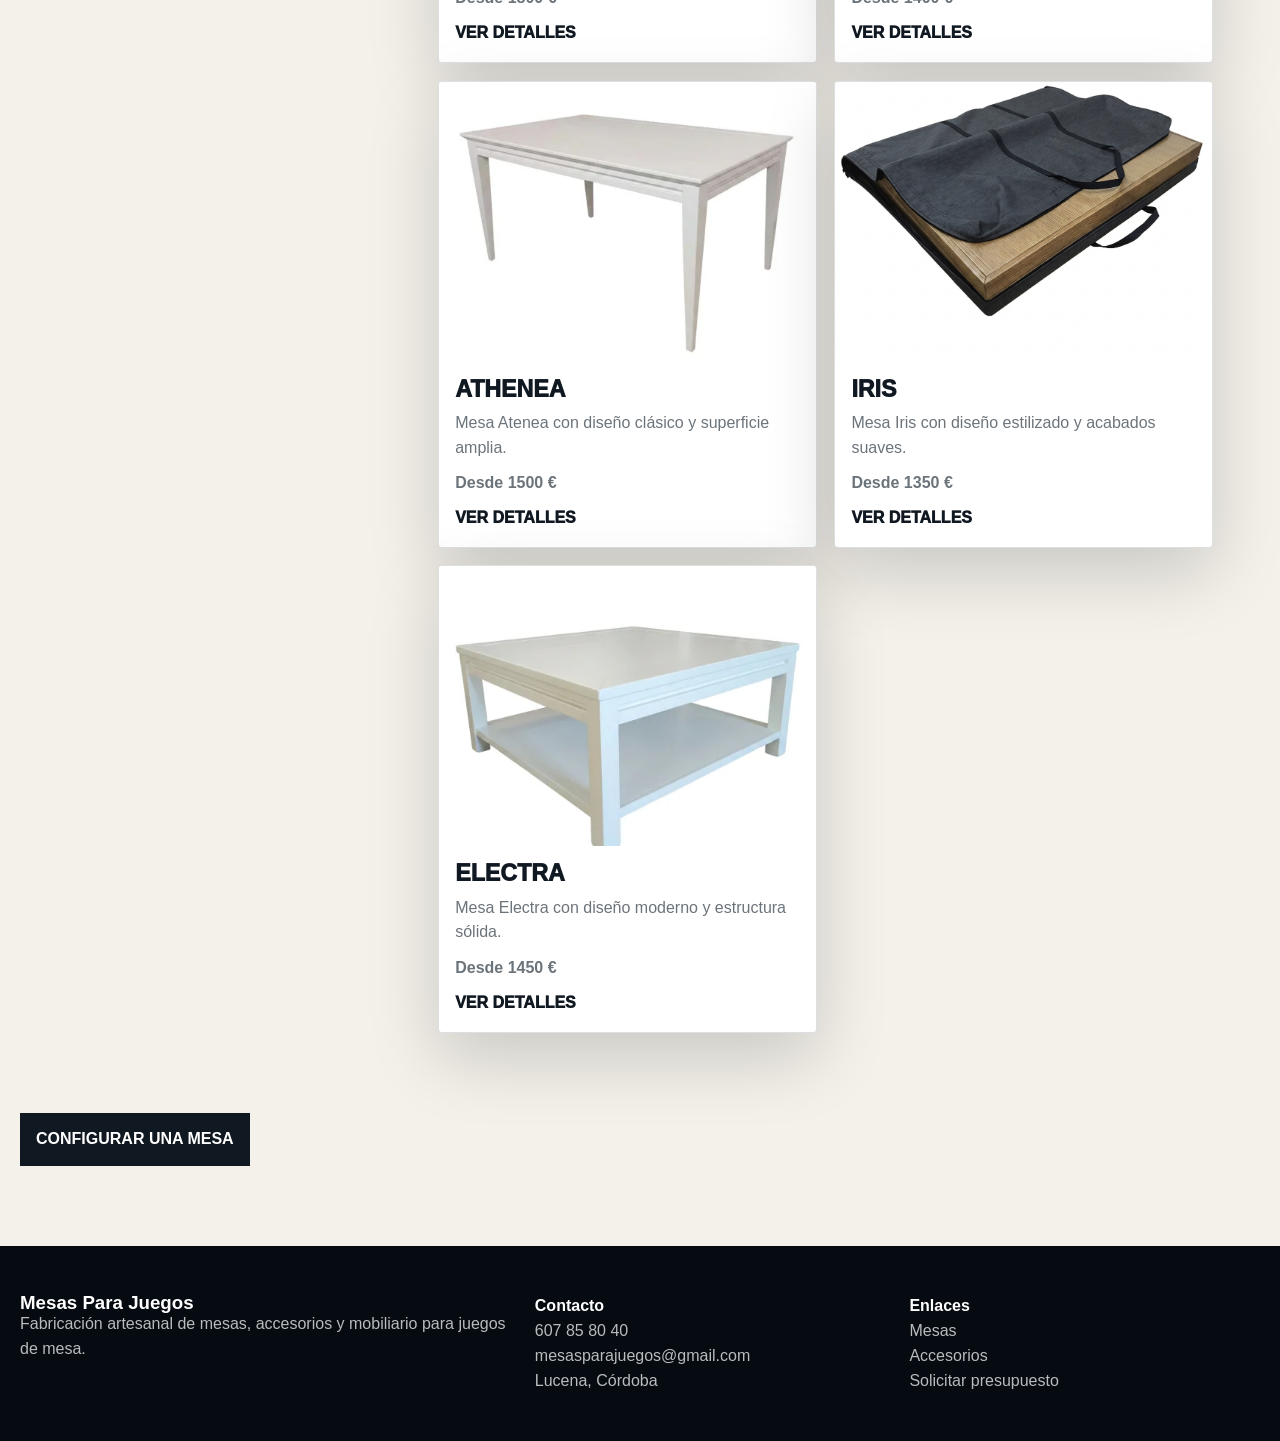
==== commit 30ee6397: "Configurador con página no rota" ====
--- a/catalogo.html
+++ b/catalogo.html
@@ -71,7 +71,7 @@
         </div>
 
         <section class="cta-secundario">
-            <a href="pages/configurador.html">Configurar una mesa</a>
+            <a href="pages/configurador.html?id=zeus">Configurar una mesa</a>
         </section>
     </main>
 
--- a/assets/css/styles.css
+++ b/assets/css/styles.css
@@ -701,7 +701,11 @@
     align-self: start;
     padding: 1.35rem;
     position: sticky;
-    top: 100px;
+    top: 1.25rem;
+    max-height: calc(100vh - 2.5rem);
+    overflow-y: auto;
+    overscroll-behavior: contain;
+    scrollbar-gutter: stable;
     box-shadow: 0 18px 50px rgba(16, 24, 33, 0.08);
 }
 
